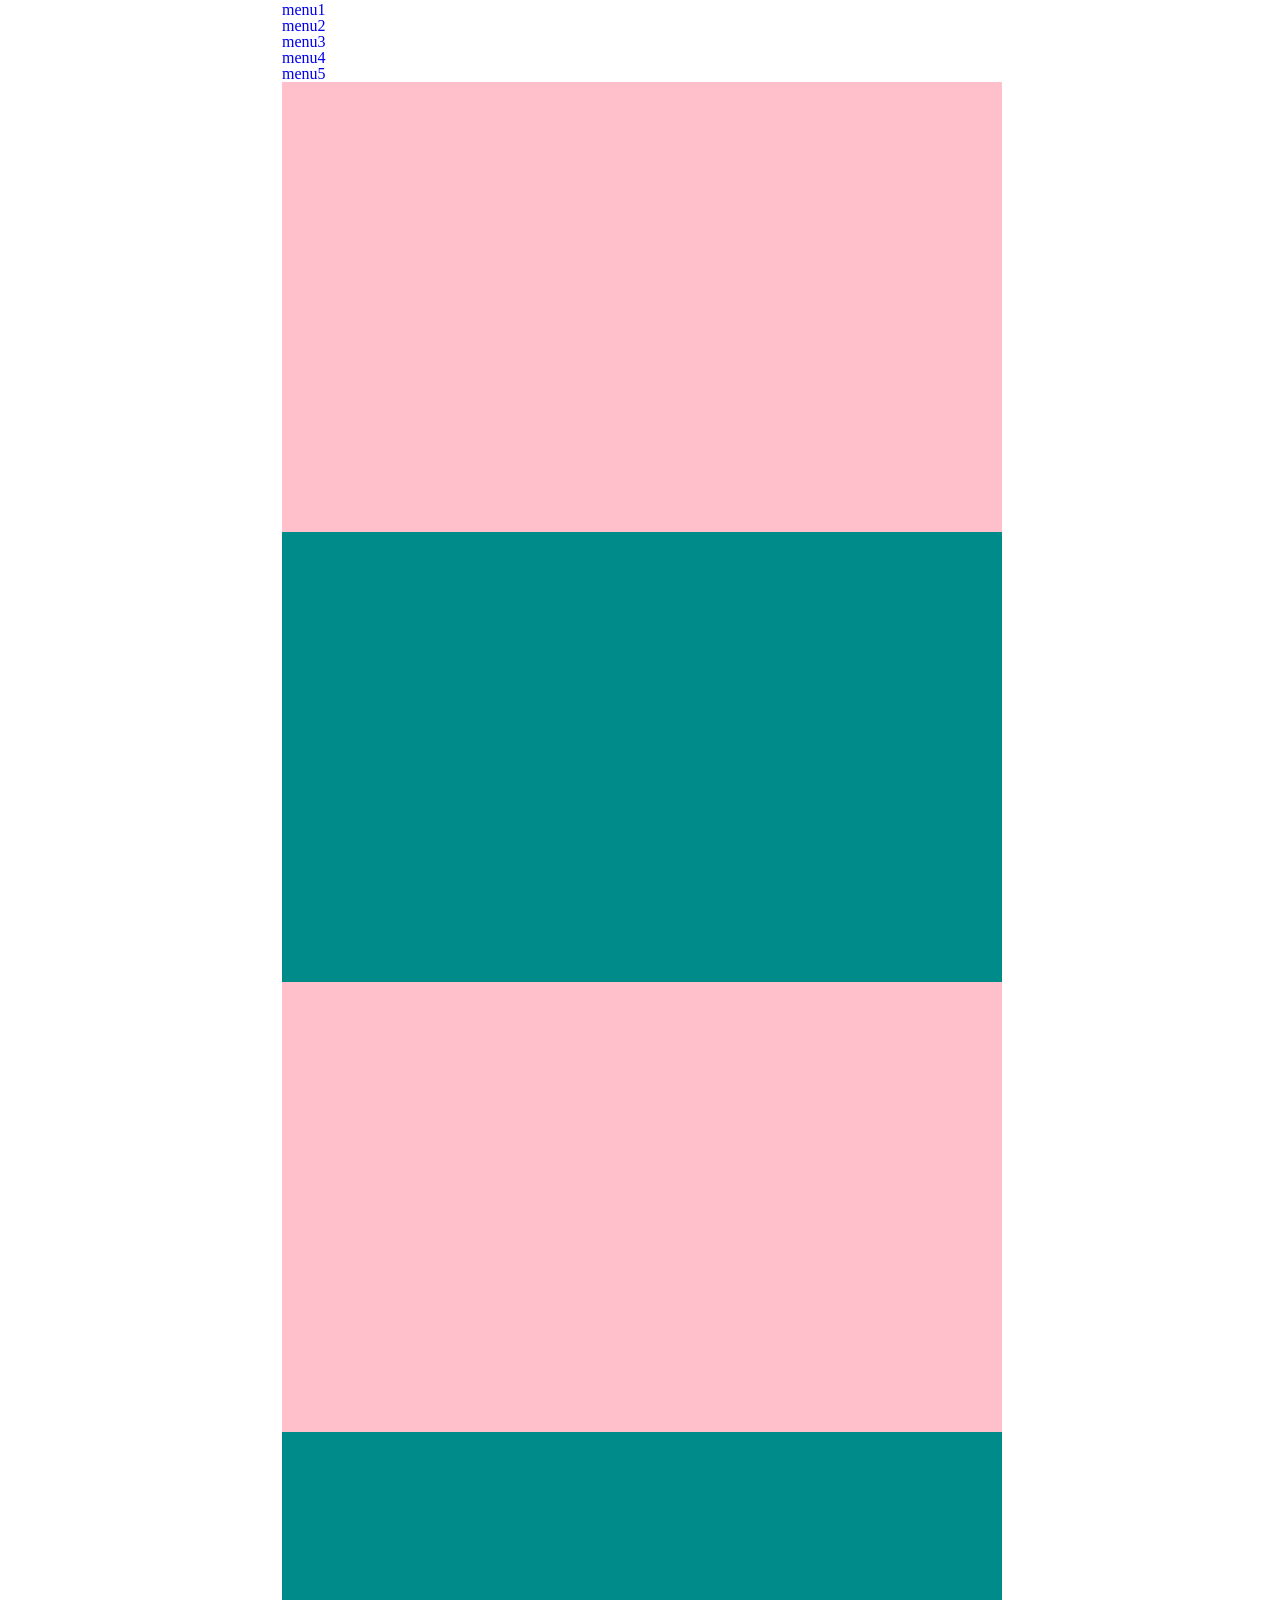
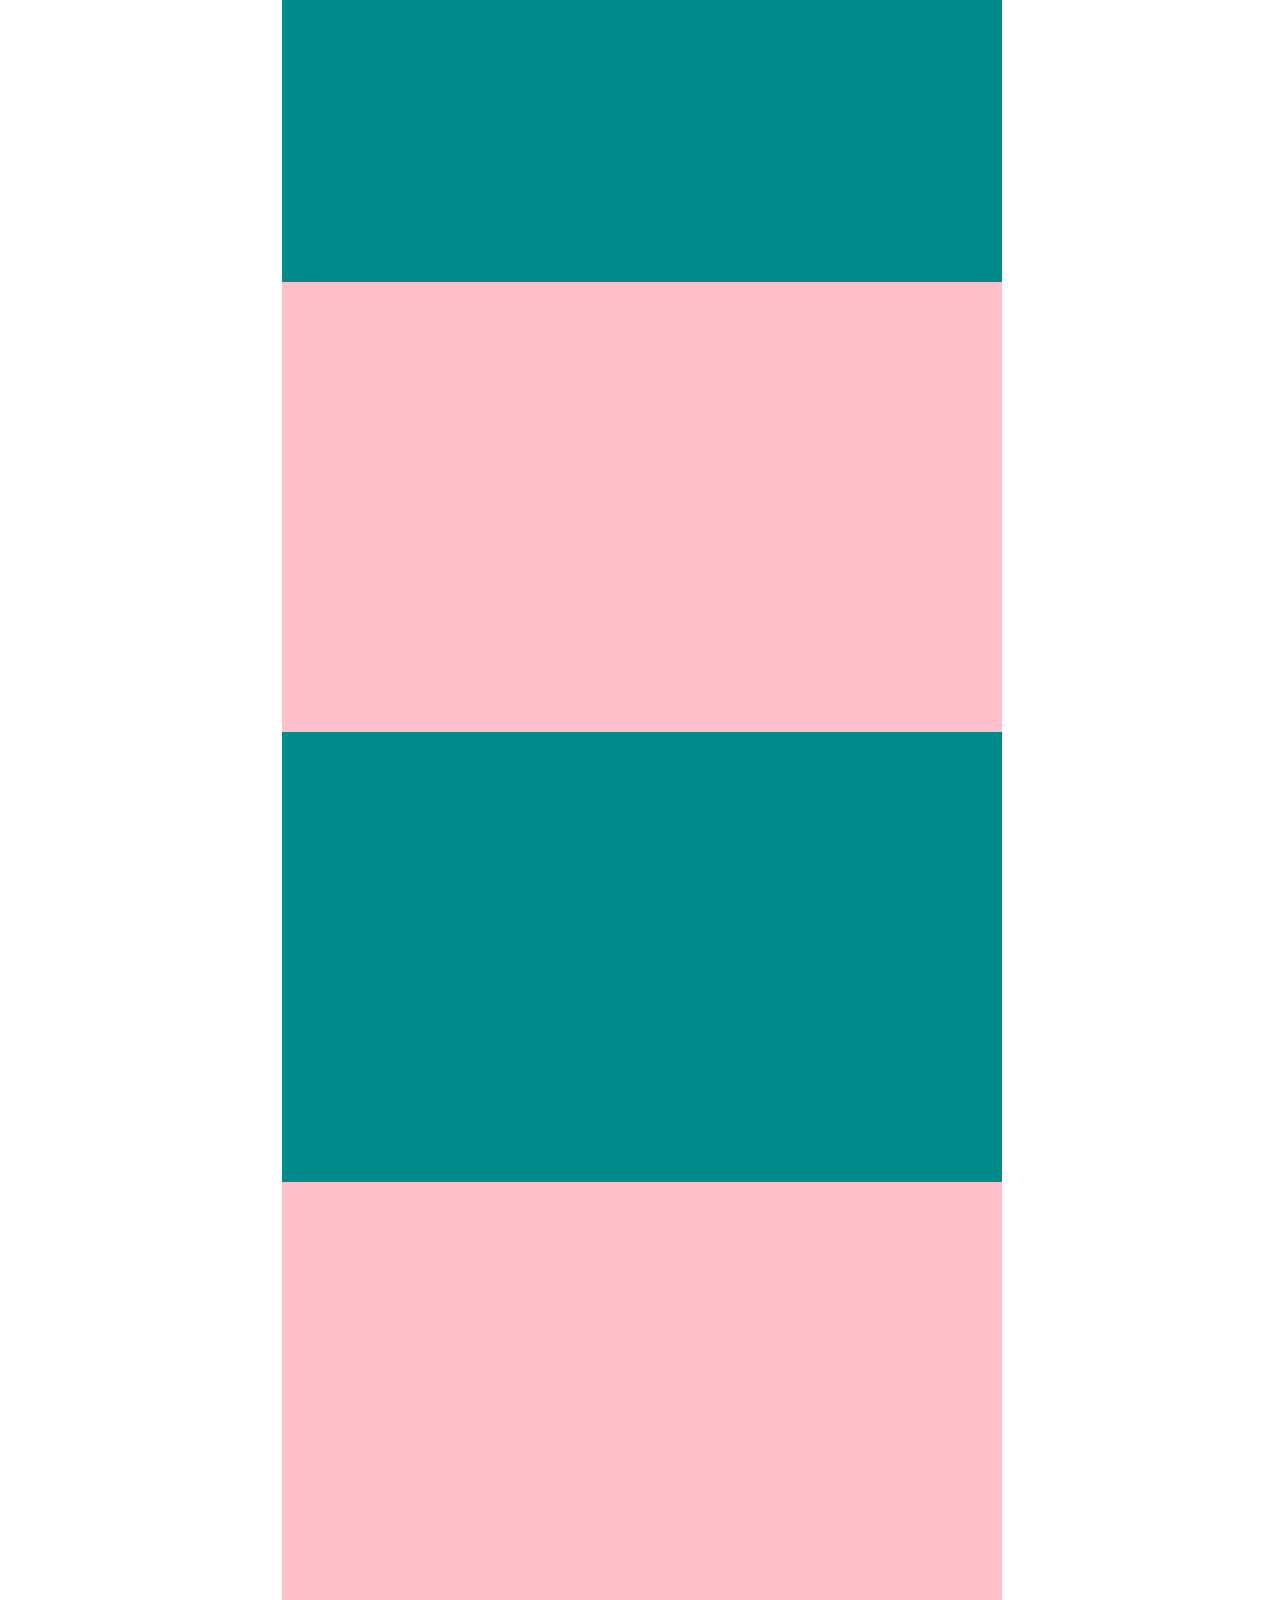
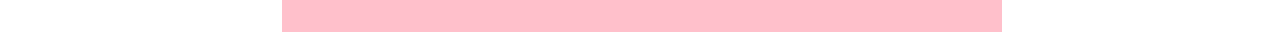
==== index.html @ d6f4949c "Add files via upload" ====
<!doctype html>
<html lang="en">
  <head>
    <meta charset="UTF-8" />
    <meta http-equiv="X-UA-Compatible" content="IE=edge" />
    <meta name="viewport" content="width=device-width, initial-scale=1.0" />

    <title>박종복 ♥ 신지수 결혼합니다!</title>

    <!-- SEO 기본 -->
    <meta
      name="description"
      content="2026년 6월 27일 토요일 오후 12시 10분 - 더뉴컨벤션"
    />
    <meta name="keywords" content="더뉴컨벤션" />
    <meta name="format-detection" content="telephone=no" />

    <!-- ✅ 링크 공유 썸네일(Open Graph) -->
    <meta property="og:type" content="website" />
    <meta property="og:title" content="박종복 ♥ 신지수 결혼합니다!" />
    <meta
      property="og:description"
      content="2026년 6월 27일 토요일 오후 12시 10분 - 더뉴컨벤션"
    />

    <!-- ❗ 레포명 수정 필수 -->
    <meta
      property="og:url"
      content="https://parkjongbok1.github.io/jj_wedding/"
    />

    <!-- ❗ 썸네일 이미지 절대경로 -->
    <meta
      property="og:image"
      content="https://parkjongbok1.github.io/jj_wedding/meta/thumb.jpg"
    />

    <!-- 기존 CSS -->
    <link rel="stylesheet" href="css/reset.css" />
    <link rel="stylesheet" href="css/slick.css" />
    <link rel="stylesheet" href="css/style.css" />

    <link
      rel="stylesheet"
      href="https://cdnjs.cloudflare.com/ajax/libs/font-awesome/4.7.0/css/font-awesome.css"
    />

    <!-- 기존 JS -->
    <script src="js/jquery-3.6.0.min.js"></script>
    <script src="js/slick.min.js"></script>
    <script src="js/EC_scroll.js"></script>
    <script src="js/common.js"></script>
  </head>

  <body>
    <div class="guideline">
      <div class="wrep">
        <header class="header">
          <div class="inner">
            <div class="menuBtn head_link">
              <div>
                <span></span>
                <span></span>
                <span></span>
                <span></span>
                <span></span>
              </div>
            </div>
          </div>

          <div class="meun-bar">
            <ul id="menu-box" class="menu-box">
              <li>
                <a href="#">menu1</a>
              </li>
              <li>
                <a href="#">menu2</a>
              </li>
              <li>
                <a href="#">menu3</a>
              </li>
              <li>
                <a href="#">menu4</a>
              </li>
              <li>
                <a href="#">menu5</a>
              </li>
            </ul>
          </div>
        </header>

        <!-- main -->
        <main class="main wrapper">
          <!-- sec01 비주얼 -->
          <section class="sec01 visual"></section>

          <!-- sec02 인사말 -->
          <section class="sec02 greeting"></section>

          <!-- sec07 소개 -->
          <section class="sec03 introduction"></section>

          <!-- sec03 달력, 디데이 -->
          <section class="sec04 d_day"></section>

          <!-- sec04 갤러리 -->
          <section class="sec05 photo"></section>

          <!-- sec05 계좌 -->
          <section class="sec06 account"></section>

          <!-- sec06 location -->
          <section class="sec07 location"></section>
        </main>

        <!-- footer finish -->
        <footer class="footer finish" id="common"></footer>
      </div>
    </div>
  </body>
</html>
---- css/style.css ----
.guideline {
  width: 100%;
  max-width: 720px;
  margin: 0 auto;
  /* background: rgb(175, 175, 175); */
}
.wrep {
  width: 100%;
  margin: 0 auto;
  border: 2px solid white;
}
.main,
section {
  width: 100%;
  margin: 0 auto;
}
section {
  height: 50vh;
  background: pink;
}
section:nth-child(even) {
  background: darkcyan;
}
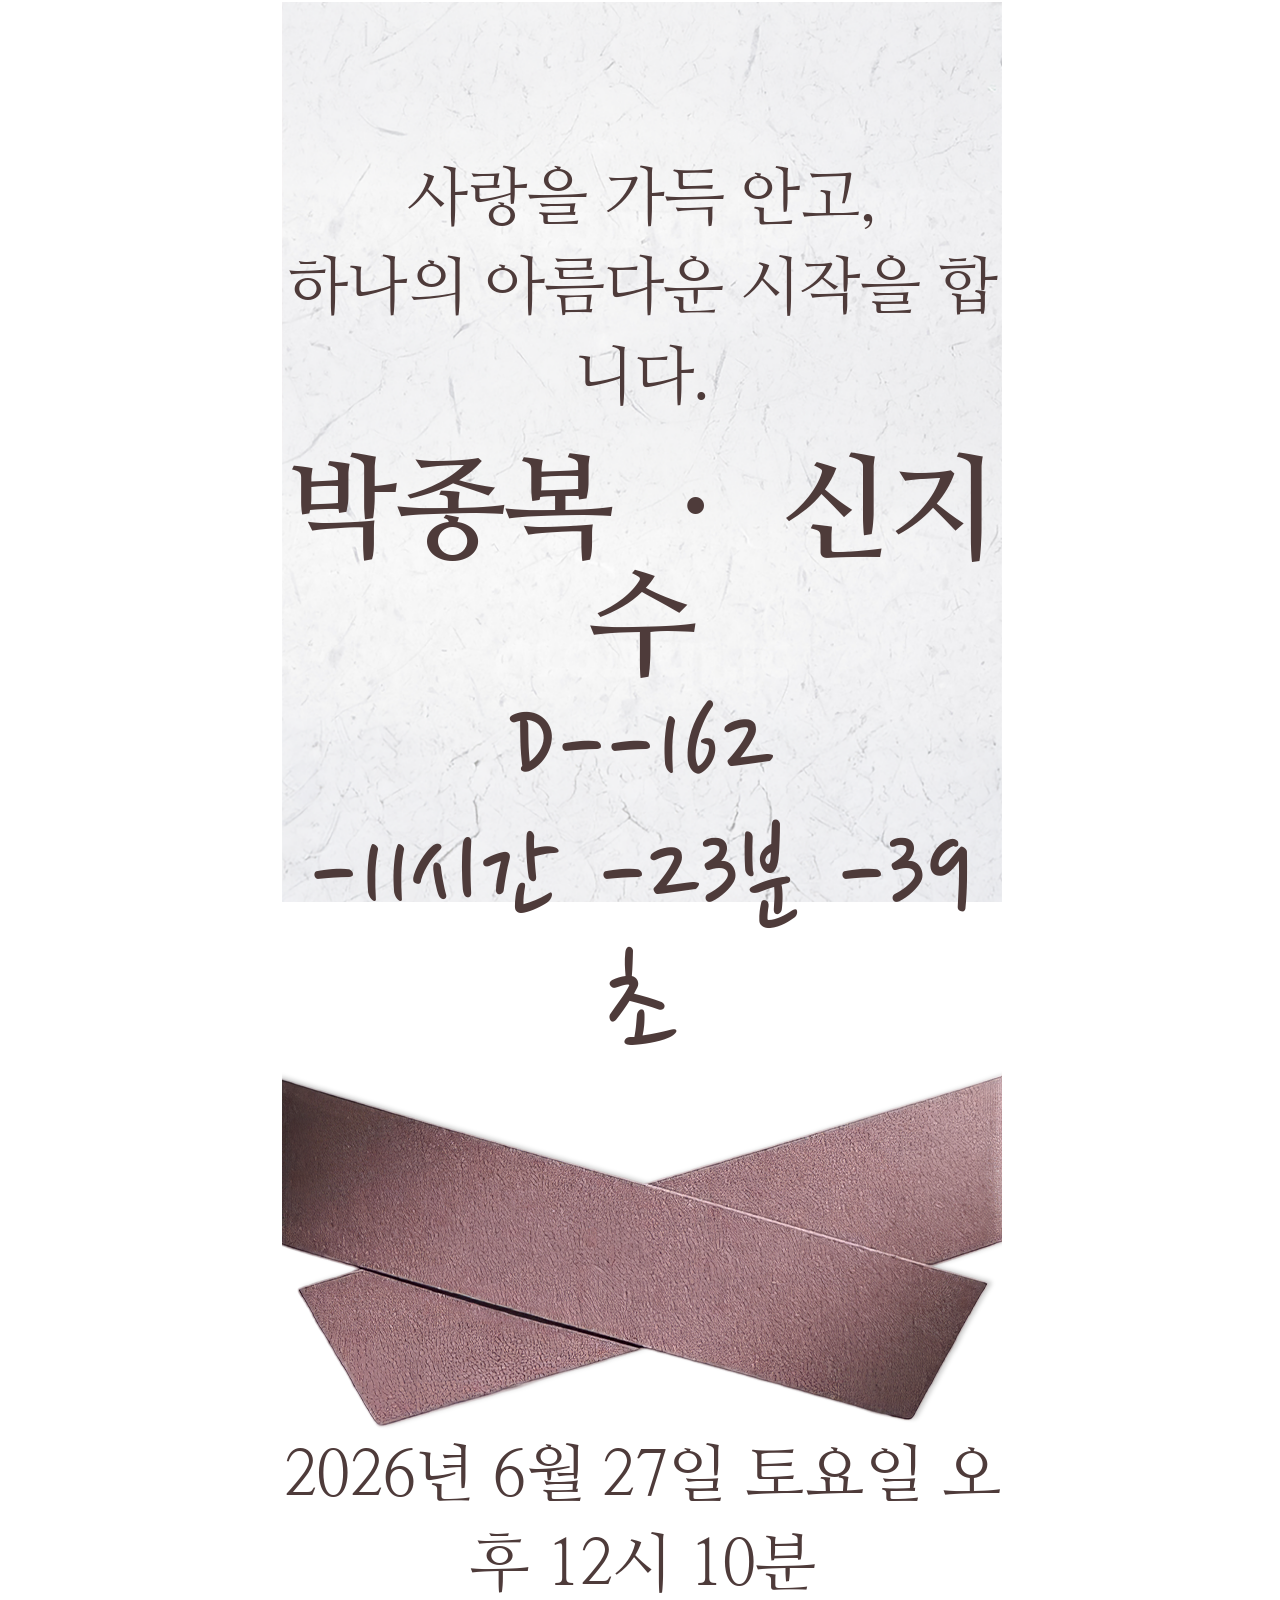
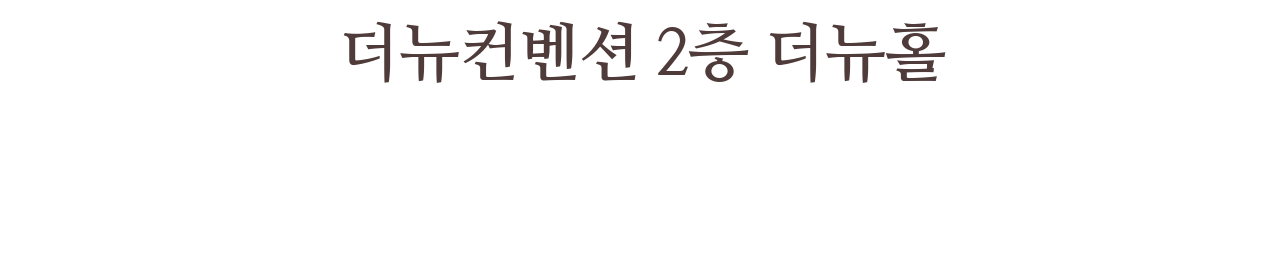
==== commit fa3b0044: "Add files via upload" ====
--- a/index.html
+++ b/index.html
@@ -53,7 +53,56 @@
   </head>
 
   <body>
-    <div class="guideline">
+    <!-- 인트로 사이트 -->
+    <section class="preparation">
+      <div class="wrep">
+        <div class="intro">
+          <div class="top_title">
+            <span>
+              사랑을 가득 안고,<br />
+              하나의 아름다운 시작을 합니다.
+            </span>
+            <h2>박종복 ㆍ 신지수</h2>
+          </div>
+
+          <div class="cont">
+            <div id="countdown"></div>
+            <img src="img/ribbon.png" alt="" class="ribbon" />
+          </div>
+
+          <h3>
+            2026년 6월 27일 토요일 오후 12시 10분
+            <strong>더뉴컨벤션 2층 더뉴홀</strong>
+          </h3>
+        </div>
+      </div>
+    </section>
+
+    <script>
+      // 목표 날짜 설정 (2026년 6월 27일 12:10)
+      const targetDate = new Date("2026-06-27T12:10:00");
+
+      // 1초마다 실행
+      setInterval(function () {
+        const now = new Date();
+        const diff = targetDate - now;
+
+        // 남은 시간 계산
+        const days = Math.floor(diff / (1000 * 60 * 60 * 24));
+        const hours = Math.floor(
+          (diff % (1000 * 60 * 60 * 24)) / (1000 * 60 * 60),
+        );
+        const minutes = Math.floor((diff % (1000 * 60 * 60)) / (1000 * 60));
+        const seconds = Math.floor((diff % (1000 * 60)) / 1000);
+
+        // 화면 출력
+        document.getElementById("countdown").innerHTML =
+          `D-${days}<br/> ${hours}시간 ${minutes}분 ${seconds}초`;
+      }, 1000);
+    </script>
+
+    <!-- 본 모바일 청첩장 레이아웃 -->
+    <!-- <div class="guideline">
       <div class="wrep">
         <header class="header">
           <div class="inner">
@@ -89,33 +138,33 @@
           </div>
         </header>
 
-        <!-- main -->
+        main
         <main class="main wrapper">
-          <!-- sec01 비주얼 -->
+          sec01 비주얼
           <section class="sec01 visual"></section>
 
-          <!-- sec02 인사말 -->
+          sec02 인사말
           <section class="sec02 greeting"></section>
 
-          <!-- sec07 소개 -->
+          sec07 소개
           <section class="sec03 introduction"></section>
 
-          <!-- sec03 달력, 디데이 -->
+          sec03 달력, 디데이
           <section class="sec04 d_day"></section>
 
-          <!-- sec04 갤러리 -->
+          sec04 갤러리
           <section class="sec05 photo"></section>
 
-          <!-- sec05 계좌 -->
+          sec05 계좌
           <section class="sec06 account"></section>
 
-          <!-- sec06 location -->
+          sec06 location
           <section class="sec07 location"></section>
         </main>
 
-        <!-- footer finish -->
+        footer finish
         <footer class="footer finish" id="common"></footer>
       </div>
-    </div>
+    </div> -->
   </body>
 </html>
--- a/css/style.css
+++ b/css/style.css
@@ -1,4 +1,21 @@
-.guideline {
+@import url("https://fonts.googleapis.com/css2?family=Nanum+Myeongjo&display=swap");
+/* font-family: "Nanum Myeongjo", serif; */
+/* Regular 400 */
+/* Bold 700 */
+/* ExtraBold 800 */
+
+@import url("https://fonts.googleapis.com/css2?family=Nanum+Pen+Script&display=swap");
+/* font-family: "Nanum Pen Script", cursive; */
+/* font-weight: 400; */
+
+body {
+  max-width: 1920px;
+  width: 100%;
+  overflow: hidden;
+}
+.guideline,
+.preparation,
+.intro {
   width: 100%;
   max-width: 720px;
   margin: 0 auto;
@@ -10,7 +27,8 @@
   border: 2px solid white;
 }
 .main,
-section {
+section,
+.intro {
   width: 100%;
   margin: 0 auto;
 }
@@ -21,3 +39,68 @@
 section:nth-child(even) {
   background: darkcyan;
 }
+
+/* 카운트다운 글자 스타일 */
+#countdown {
+  font-size: 10vw;
+  font-weight: 400;
+  color: #4e3b3a;
+  font-family: "Nanum Pen Script", cursive;
+  letter-spacing: 2px;
+  text-align: center;
+}
+
+/* 인트로 사이트 */
+.intro {
+  width: 100vw;
+  max-width: 720px;
+  height: 100vh;
+  background: url("../img/intro_bg.png") no-repeat center center;
+  background-size: cover;
+
+  font-family: "Nanum Myeongjo", serif;
+  letter-spacing: -1.1px;
+
+  display: flex;
+  justify-content: space-between;
+  align-items: center;
+  flex-direction: column;
+}
+.intro .top_title {
+  width: 100%;
+  text-align: center;
+  margin-top: 12vw;
+}
+.intro .top_title span {
+  font-size: 5vw;
+  font-weight: 500;
+  line-height: 1.4;
+  color: #4e3b3a;
+  text-align: center;
+  display: block;
+}
+.intro .top_title h2 {
+  font-size: 9vw;
+  font-weight: 600;
+  color: #4e3b3a;
+  margin-top: 32px;
+}
+
+.intro img.ribbon {
+  width: 100%;
+  /* margin: 56vw 0 36vw; */
+}
+
+.intro h3 {
+  font-size: 5vw;
+  font-weight: 500;
+  line-height: 1.4;
+  color: #4e3b3a;
+  text-align: center;
+}
+.intro h3 strong {
+  font-weight: 700;
+  display: block;
+
+  margin-bottom: 12vw;
+}
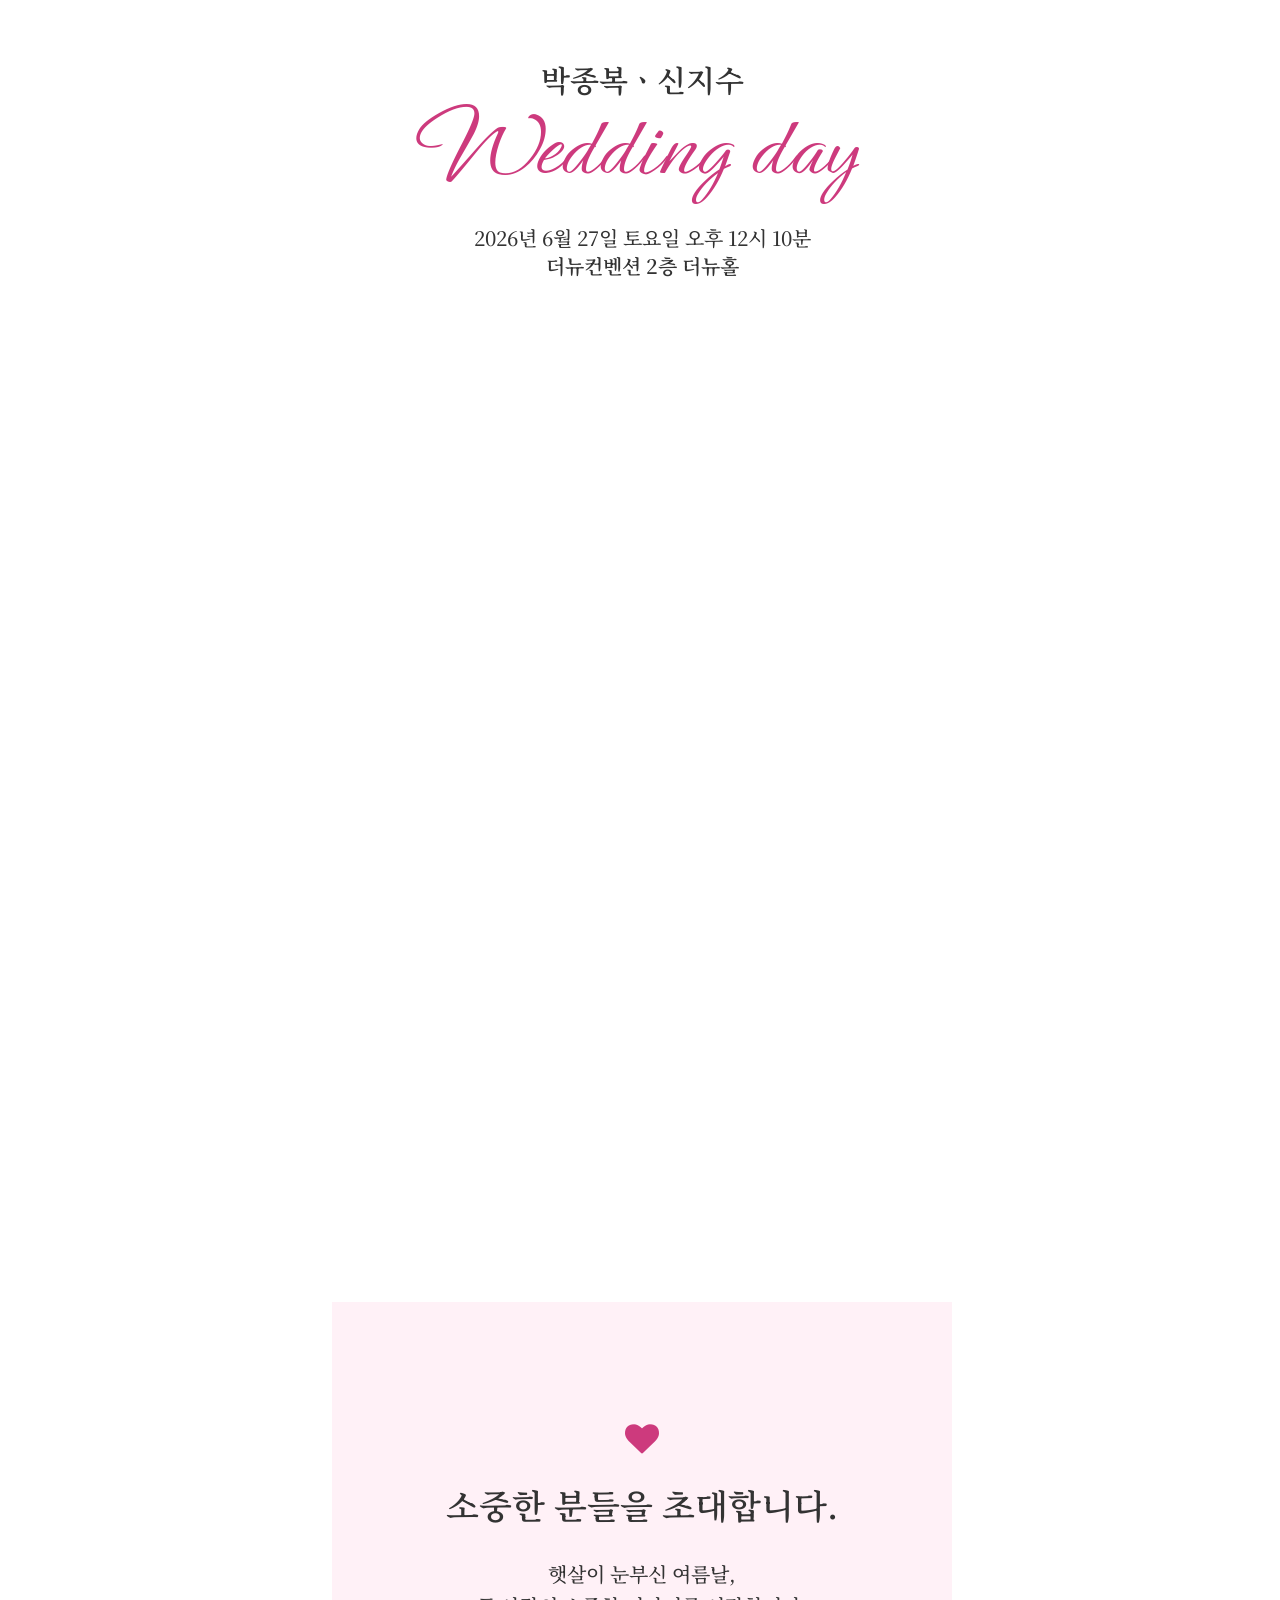
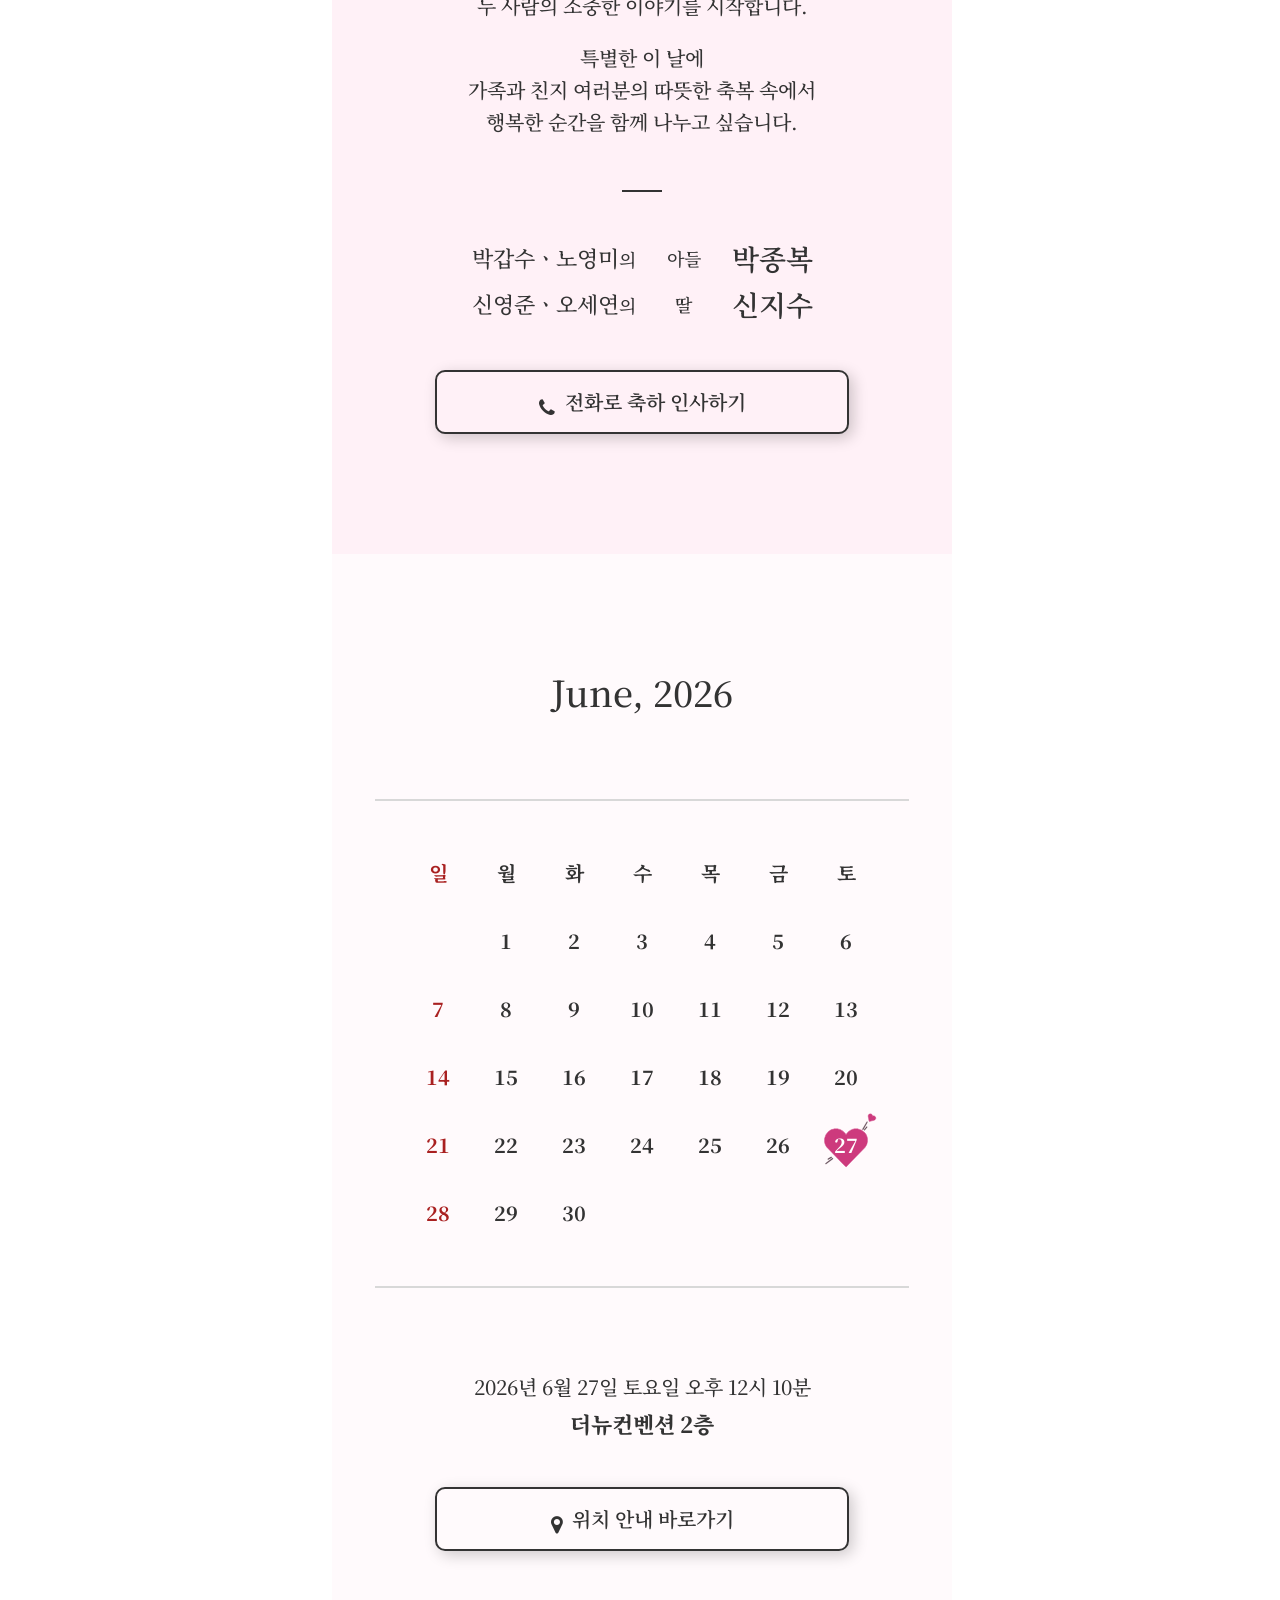
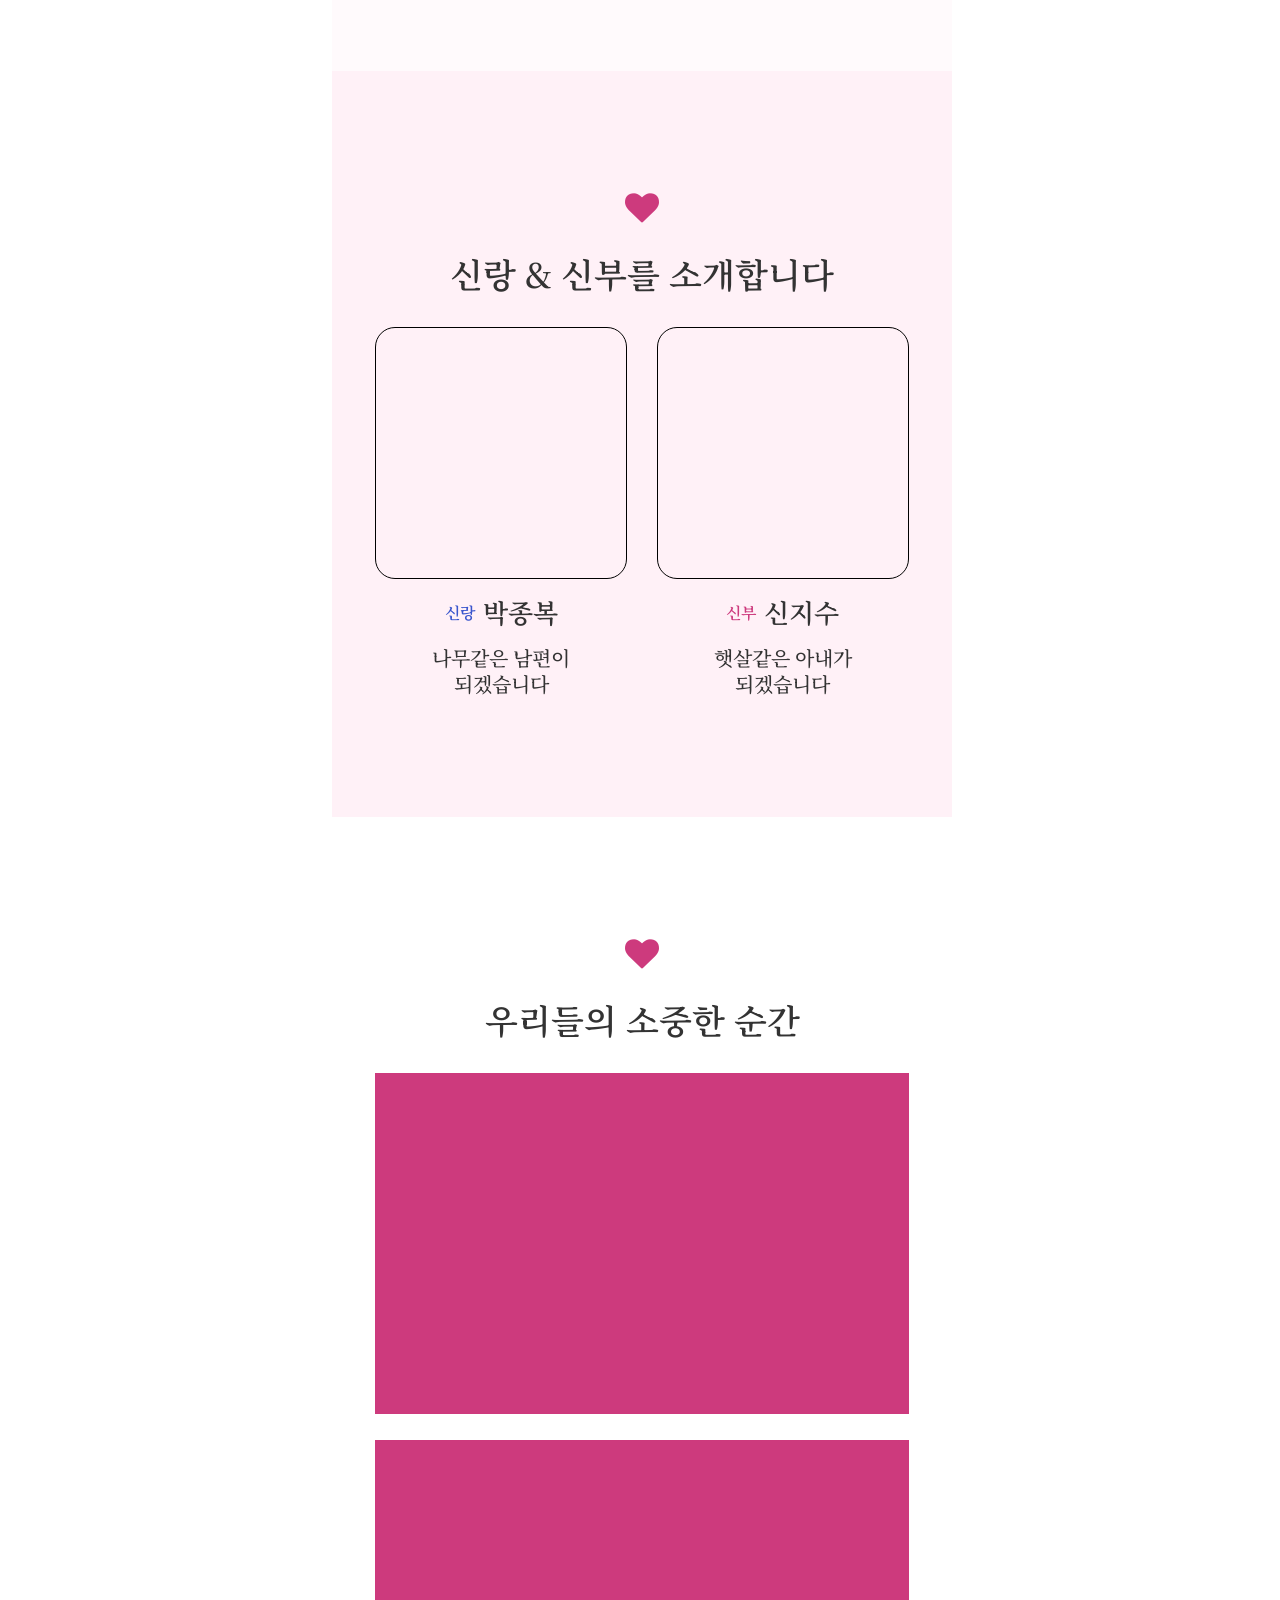
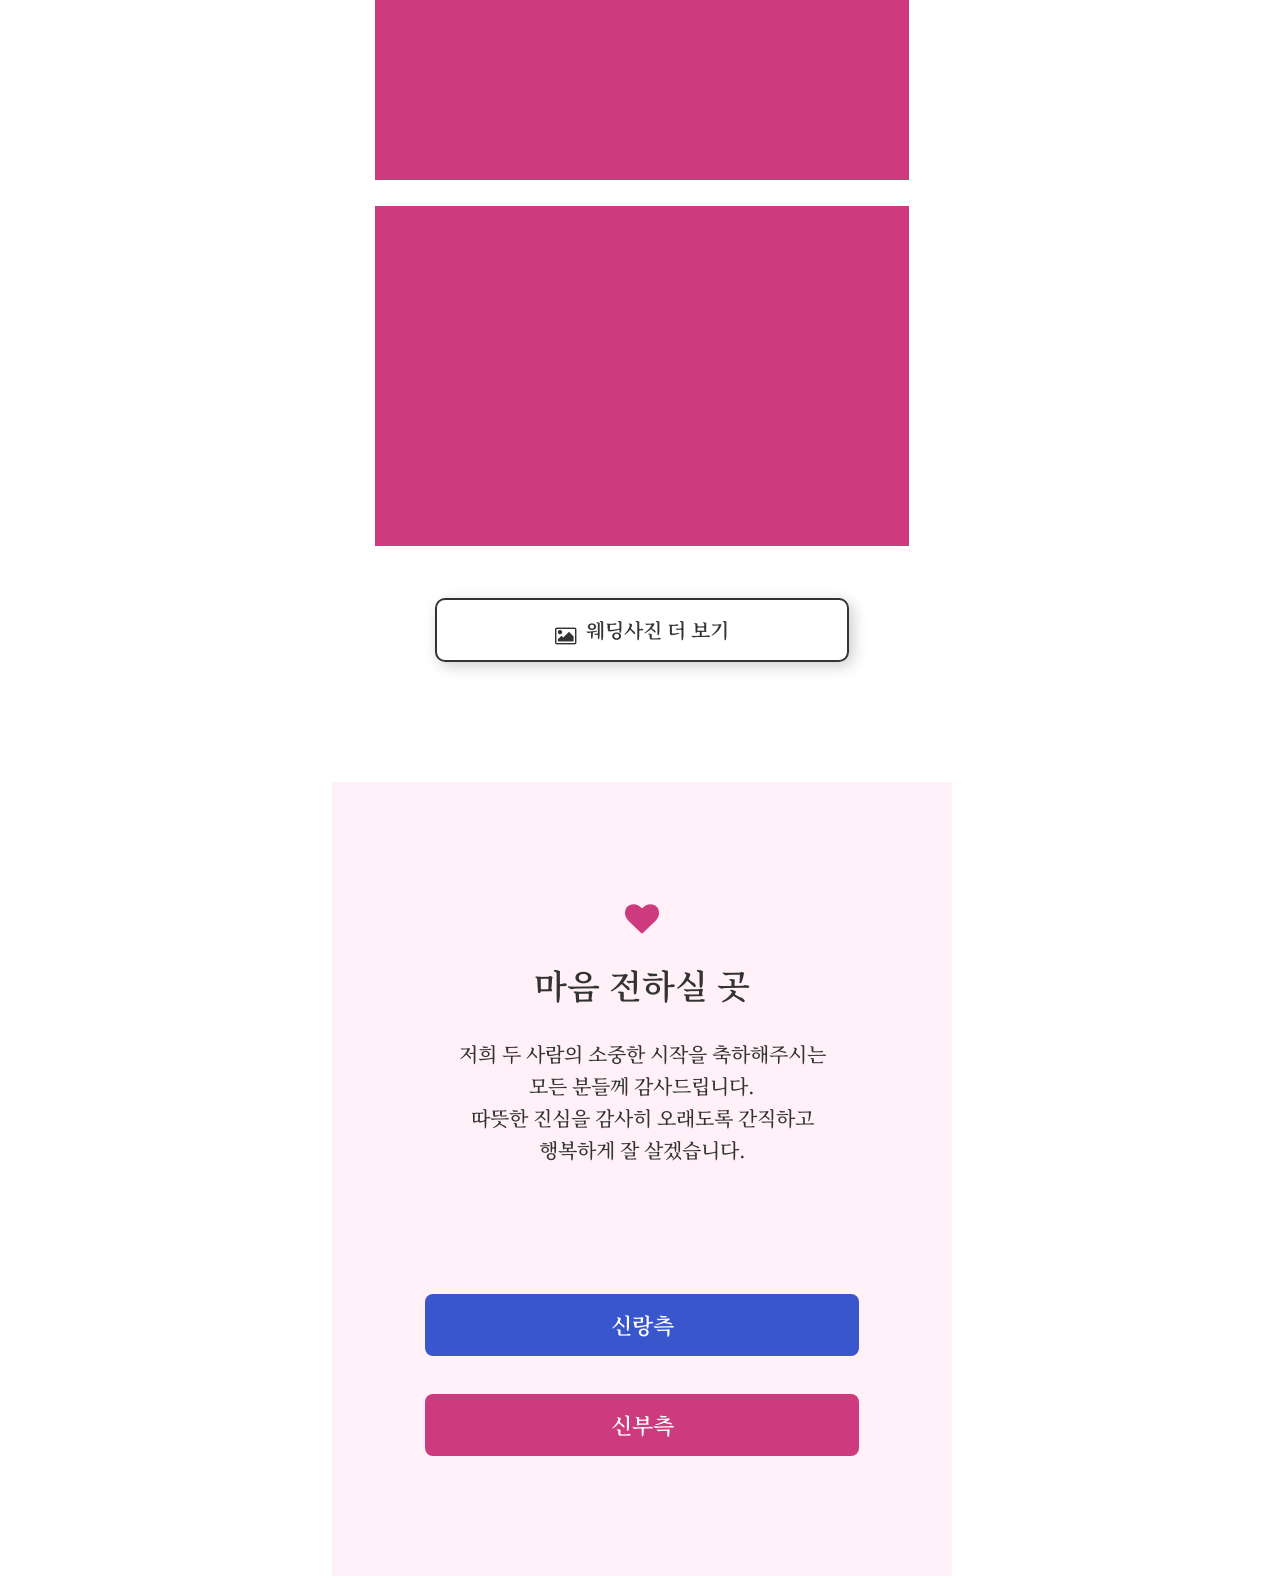
==== commit 8e0d9bcd: "Add files via upload" ====
--- a/index.html
+++ b/index.html
@@ -54,7 +54,7 @@
 
   <body>
     <!-- 인트로 사이트 -->
-    <section class="preparation">
+    <!-- <section class="preparation">
       <div class="wrep">
         <div class="intro">
           <div class="top_title">
@@ -99,12 +99,12 @@
         document.getElementById("countdown").innerHTML =
           `D-${days}<br/> ${hours}시간 ${minutes}분 ${seconds}초`;
       }, 1000);
-    </script>
+    </script> -->
 
     <!-- 본 모바일 청첩장 레이아웃 -->
-    <!-- <div class="guideline">
+    <div class="guideline">
       <div class="wrep">
-        <header class="header">
+        <!-- <header class="header">
           <div class="inner">
             <div class="menuBtn head_link">
               <div>
@@ -136,35 +136,389 @@
               </li>
             </ul>
           </div>
-        </header>
-
-        main
+        </header> -->
+
+        <!-- main -->
         <main class="main wrapper">
-          sec01 비주얼
-          <section class="sec01 visual"></section>
-
-          sec02 인사말
-          <section class="sec02 greeting"></section>
-
-          sec07 소개
-          <section class="sec03 introduction"></section>
-
-          sec03 달력, 디데이
-          <section class="sec04 d_day"></section>
-
-          sec04 갤러리
-          <section class="sec05 photo"></section>
-
-          sec05 계좌
-          <section class="sec06 account"></section>
-
-          sec06 location
+          <!-- sec01 비주얼 -->
+          <section class="sec01 visual">
+            <div class="title">
+              <strong>박종복ㆍ신지수</strong>
+              <h2>Wedding day</h2>
+              <p>
+                2026년 6월 27일 토요일 오후 12시 10분
+                <span>더뉴컨벤션 2층 더뉴홀</span>
+              </p>
+            </div>
+
+            <!-- countdown -->
+            <div class="countdown-wrap">
+              <div class="title">결혼식까지 D - <span id="dday">00</span></div>
+
+              <div id="countdown" class="time-box">
+                <div class="time">
+                  <span id="day">00</span>
+                  <p>일</p>
+                </div>
+                <div class="colon">:</div>
+
+                <div class="time">
+                  <span id="hour">00</span>
+                  <p>시간</p>
+                </div>
+                <div class="colon">:</div>
+
+                <div class="time">
+                  <span id="min">00</span>
+                  <p>분</p>
+                </div>
+                <div class="colon">:</div>
+
+                <div class="time">
+                  <span id="sec">00</span>
+                  <p>초</p>
+                </div>
+              </div>
+            </div>
+
+            <script>
+              const targetDate = new Date("2026-06-27T12:10:00");
+
+              function format(num) {
+                return num < 10 ? "0" + num : num;
+              }
+
+              setInterval(function () {
+                const now = new Date();
+                const diff = targetDate - now;
+
+                if (diff <= 0) return;
+
+                const days = Math.floor(diff / (1000 * 60 * 60 * 24));
+                const hours = Math.floor((diff / (1000 * 60 * 60)) % 24);
+                const minutes = Math.floor((diff / (1000 * 60)) % 60);
+                const seconds = Math.floor((diff / 1000) % 60);
+
+                document.getElementById("dday").innerText = days;
+                document.getElementById("day").innerText = format(days);
+                document.getElementById("hour").innerText = format(hours);
+                document.getElementById("min").innerText = format(minutes);
+                document.getElementById("sec").innerText = format(seconds);
+              }, 1000);
+            </script>
+          </section>
+
+          <!-- sec02 인사말 -->
+          <section class="sec02 greeting">
+            <div class="title">
+              <i class="fa fa-heart" aria-hidden="true"></i>
+              <h2>소중한 분들을 초대합니다.</h2>
+              <p>
+                <span>
+                  햇살이 눈부신 여름날,<br />
+                  두 사람의 소중한 이야기를 시작합니다.
+                </span>
+                <span>
+                  특별한 이 날에<br />
+                  가족과 친지 여러분의 따뜻한 축복 속에서<br />
+                  행복한 순간을 함께 나누고 싶습니다.
+                </span>
+              </p>
+            </div>
+
+            <span class="greeting_line"></span>
+
+            <div class="title02">
+              <div class="dammy">
+                <h3>박갑수ㆍ노영미<span>의</span></h3>
+                <span>아들</span>
+                <strong>박종복</strong>
+              </div>
+
+              <div class="dammy">
+                <h3>신영준ㆍ오세연<span>의</span></h3>
+                <span>딸</span>
+                <strong>신지수</strong>
+              </div>
+
+              <a href="#" class="all_btn" id="greeting_btn">
+                <i class="fa fa-phone" aria-hidden="true"></i>
+                <span>전화로 축하 인사하기</span>
+              </a>
+            </div>
+          </section>
+
+          <!-- sec07 달력 -->
+          <section class="sec03 calendar">
+            <div class="title">
+              <h2>June, 2026</h2>
+
+              <div class="calendar_wrap">
+                <ul>
+                  <li class="red">일</li>
+                  <li>월</li>
+                  <li>화</li>
+                  <li>수</li>
+                  <li>목</li>
+                  <li>금</li>
+                  <li>토</li>
+                </ul>
+                <ul>
+                  <li class="red"></li>
+                  <li>1</li>
+                  <li>2</li>
+                  <li>3</li>
+                  <li>4</li>
+                  <li>5</li>
+                  <li>6</li>
+                </ul>
+                <ul>
+                  <li class="red">7</li>
+                  <li class="">8</li>
+                  <li class="">9</li>
+                  <li class="">10</li>
+                  <li class="">11</li>
+                  <li class="">12</li>
+                  <li class="">13</li>
+                </ul>
+                <ul>
+                  <li class="red">14</li>
+                  <li class="">15</li>
+                  <li class="">16</li>
+                  <li class="">17</li>
+                  <li class="">18</li>
+                  <li class="">19</li>
+                  <li class="">20</li>
+                </ul>
+                <ul>
+                  <li class="red">21</li>
+                  <li class="">22</li>
+                  <li class="">23</li>
+                  <li class="">24</li>
+                  <li class="">25</li>
+                  <li class="">26</li>
+                  <li class="dday">27</li>
+                </ul>
+                <ul>
+                  <li class="red">28</li>
+                  <li class="">29</li>
+                  <li class="">30</li>
+                  <li class=""></li>
+                  <li class=""></li>
+                  <li class=""></li>
+                  <li class=""></li>
+                </ul>
+              </div>
+              <!-- <img src="img/calendar_img.png" alt="" /> -->
+              <p>
+                2026년 6월 27일 토요일 오후 12시 10분
+                <strong>더뉴컨벤션 2층</strong>
+              </p>
+              <a href="#" class="all_btn" id="calendar_btn">
+                <i class="fa fa-map-marker" aria-hidden="true"></i>
+                <span>위치 안내 바로가기</span>
+              </a>
+            </div>
+          </section>
+
+          <!-- sec03 소게 -->
+          <section class="sec04 introduction">
+            <div class="title">
+              <i class="fa fa-heart" aria-hidden="true"></i>
+              <h2>신랑 & 신부를 소개합니다</h2>
+            </div>
+
+            <div class="desc">
+              <div class="item item01">
+                <div class="img_bg"></div>
+                <div class="txt">
+                  <h3><span>신랑</span>박종복</h3>
+
+                  <p>
+                    나무같은 남편이<br />
+                    되겠습니다
+                  </p>
+                </div>
+              </div>
+
+              <div class="item item02">
+                <div class="img_bg"></div>
+                <div class="txt">
+                  <h3><span>신부</span>신지수</h3>
+
+                  <p>
+                    햇살같은 아내가<br />
+                    되겠습니다
+                  </p>
+                </div>
+              </div>
+            </div>
+          </section>
+
+          <!-- sec04 갤러리 -->
+          <section class="sec05 gallery">
+            <div class="title">
+              <i class="fa fa-heart" aria-hidden="true"></i>
+              <h2>우리들의 소중한 순간</h2>
+            </div>
+
+            <div class="desc">
+              <div class="items items01">
+                <div class="item item01"></div>
+                <div class="item item02"></div>
+                <div class="item item03"></div>
+              </div>
+              <div class="items items02">
+                <div class="item item04"></div>
+                <div class="item item05"></div>
+                <div class="item item06"></div>
+              </div>
+              <div class="items items03">
+                <div class="item item07"></div>
+                <div class="item item08"></div>
+                <div class="item item09"></div>
+              </div>
+            </div>
+
+            <a href="#" class="all_btn" id="calendar_btn">
+              <i class="fa fa-picture-o" aria-hidden="true"></i>
+              <span>웨딩사진 더 보기</span>
+            </a>
+          </section>
+
+          <!-- sec05 계좌 -->
+          <section class="sec06 account">
+            <div class="title">
+              <i class="fa fa-heart" aria-hidden="true"></i>
+              <h2>마음 전하실 곳</h2>
+              <p>
+                저희 두 사람의 소중한 시작을 축하해주시는<br />
+                모든 분들께 감사드립니다.<br />
+                따뜻한 진심을 감사히 오래도록 간직하고<br />
+                행복하게 잘 살겠습니다.
+              </p>
+            </div>
+
+            <!-- 드롭다운 1 -->
+            <div class="account_wrap account_wrap01">
+              <div class="account-btn">신랑측</div>
+              <div class="account-content">
+                <div class="account-inner">
+                  <div class="txt">
+                    <span>
+                      신 랑 : 박종복<br />
+                      카카오뱅크 3333-06-0881511
+                    </span>
+                    <button class="copy-btn" data-copy="3333060881511">
+                      <i class="fa fa-clone" aria-hidden="true"></i>
+                    </button>
+                  </div>
+                  <div class="txt txt02">
+                    <span>
+                      신랑 부 : 박갑수<br />
+                      농협은행 000-00-00000
+                    </span>
+                    <button class="copy-btn" data-copy="복사1">
+                      <i class="fa fa-clone" aria-hidden="true"></i>
+                    </button>
+                  </div>
+                  <div class="txt">
+                    <span>
+                      신랑 모 : 노영미<br />
+                      농협은행 356-1029-9869-33
+                    </span>
+                    <button class="copy-btn" data-copy="3561029986933">
+                      <i class="fa fa-clone" aria-hidden="true"></i>
+                    </button>
+                  </div>
+                </div>
+              </div>
+            </div>
+
+            <!-- 드롭다운 2 -->
+            <div class="account_wrap account_wrap02">
+              <div class="account-btn">신부측</div>
+              <div class="account-content">
+                <div class="account-inner">
+                  <div class="txt">
+                    <span>
+                      신 부 : 신지수<br />
+                      수협은행 0010-9209-5337
+                    </span>
+                    <button class="copy-btn" data-copy="001092095337">
+                      <i class="fa fa-clone" aria-hidden="true"></i>
+                    </button>
+                  </div>
+                  <div class="txt txt02">
+                    <span>
+                      신부 부 : 신명준<br />
+                      카카오뱅크 3333-1111-99828
+                    </span>
+                    <button class="copy-btn" data-copy="3333111199828">
+                      <i class="fa fa-clone" aria-hidden="true"></i>
+                    </button>
+                  </div>
+                  <div class="txt">
+                    <span>
+                      신부 모 : 오세연<br />
+                      우리은행 213-029995-02-201
+                    </span>
+                    <button class="copy-btn" data-copy="21302999502201">
+                      <i class="fa fa-clone" aria-hidden="true"></i>
+                    </button>
+                  </div>
+                </div>
+              </div>
+            </div>
+          </section>
+
+          <script>
+            const accounts = document.querySelectorAll(".account_wrap");
+
+            accounts.forEach((account) => {
+              const btn = account.querySelector(".account-btn");
+              const content = account.querySelector(".account-content");
+
+              btn.addEventListener("click", () => {
+                // 🔥 다른 드롭다운 닫기
+                accounts.forEach((d) => {
+                  const c = d.querySelector(".account-content");
+                  if (c !== content) {
+                    c.style.maxHeight = null;
+                  }
+                });
+
+                // 🔥 현재 드롭다운 토글
+                if (content.style.maxHeight) {
+                  content.style.maxHeight = null;
+                } else {
+                  content.style.maxHeight = content.scrollHeight + "px";
+                }
+              });
+            });
+          </script>
+
+          <script>
+            const buttons = document.querySelectorAll(".copy-btn");
+
+            buttons.forEach((btn) => {
+              btn.addEventListener("click", () => {
+                const text = btn.getAttribute("data-copy");
+
+                navigator.clipboard.writeText(text).then(() => {
+                  alert("계좌번호 복사가 완료 되었습니다.");
+                });
+              });
+            });
+          </script>
+
+          <!-- sec06 location -->
           <section class="sec07 location"></section>
         </main>
 
-        footer finish
+        <!-- footer finish -->
         <footer class="footer finish" id="common"></footer>
       </div>
-    </div> -->
+    </div>
   </body>
 </html>
--- a/css/style.css
+++ b/css/style.css
@@ -4,20 +4,29 @@
 /* Bold 700 */
 /* ExtraBold 800 */
 
+@import url("https://fonts.googleapis.com/css2?family=Noto+Serif+KR:wght@200..900&display=swap");
+/* font-family: "Noto Serif KR", serif; */
+
 @import url("https://fonts.googleapis.com/css2?family=Nanum+Pen+Script&display=swap");
 /* font-family: "Nanum Pen Script", cursive; */
 /* font-weight: 400; */
 
+@import url("https://fonts.googleapis.com/css2?family=Ephesis&display=swap");
+/* font-family: "Ephesis", cursive; */
+/* font-weight: 400; */
+
 body {
   max-width: 1920px;
   width: 100%;
-  overflow: hidden;
+  overflow-x: hidden;
+  font-family: "Noto Serif KR", serif;
+  color: #333333;
 }
 .guideline,
 .preparation,
 .intro {
   width: 100%;
-  max-width: 720px;
+  max-width: 620px;
   margin: 0 auto;
   /* background: rgb(175, 175, 175); */
 }
@@ -30,30 +39,23 @@
 section,
 .intro {
   width: 100%;
+  max-width: 620px;
   margin: 0 auto;
 }
 section {
-  height: 50vh;
-  background: pink;
-}
-section:nth-child(even) {
+  width: 100%;
+  max-width: 620px;
+  /* height: 50vh; */
+  /* background: pink; */
+}
+/* section:nth-child(even) {
   background: darkcyan;
-}
-
-/* 카운트다운 글자 스타일 */
-#countdown {
-  font-size: 10vw;
-  font-weight: 400;
-  color: #4e3b3a;
-  font-family: "Nanum Pen Script", cursive;
-  letter-spacing: 2px;
-  text-align: center;
-}
+} */
 
 /* 인트로 사이트 */
-.intro {
+/* .intro {
   width: 100vw;
-  max-width: 720px;
+  max-width: 620px;
   height: 100vh;
   background: url("../img/intro_bg.png") no-repeat center center;
   background-size: cover;
@@ -69,10 +71,10 @@
 .intro .top_title {
   width: 100%;
   text-align: center;
-  margin-top: 12vw;
+  margin-top: 52px;
 }
 .intro .top_title span {
-  font-size: 5vw;
+  font-size: 26px;
   font-weight: 500;
   line-height: 1.4;
   color: #4e3b3a;
@@ -80,7 +82,7 @@
   display: block;
 }
 .intro .top_title h2 {
-  font-size: 9vw;
+  font-size: 38px;
   font-weight: 600;
   color: #4e3b3a;
   margin-top: 32px;
@@ -88,11 +90,10 @@
 
 .intro img.ribbon {
   width: 100%;
-  /* margin: 56vw 0 36vw; */
 }
 
 .intro h3 {
-  font-size: 5vw;
+  font-size: 26px;
   font-weight: 500;
   line-height: 1.4;
   color: #4e3b3a;
@@ -102,5 +103,675 @@
   font-weight: 700;
   display: block;
 
-  margin-bottom: 12vw;
-}
+  margin-bottom: 52px;
+} */
+
+@media all and (min-width: 360px) and (max-width: 620px) {
+  /* 카운트다운 글자 스타일 */
+  #countdown {
+    font-size: 10vw;
+  }
+  /* 인트로 사이트 */
+  .intro {
+  }
+  .intro .top_title {
+    margin-top: 12vw;
+  }
+  .intro .top_title span {
+    font-size: 5vw;
+  }
+  .intro .top_title h2 {
+    font-size: 9vw;
+  }
+  .intro img.ribbon {
+  }
+  .intro h3 {
+    font-size: 5vw;
+  }
+  .intro h3 strong {
+    font-weight: 700;
+    margin-bottom: 12vw;
+  }
+}
+
+/* ============================================================= */
+/* visual */
+.visual {
+  height: 1300px;
+  background: url("../img/visual_bg.png") no-repeat center bottom;
+  background-size: cover;
+
+  display: flex;
+  justify-content: space-between;
+  align-items: center;
+  flex-direction: column;
+}
+.visual .title {
+  text-align: center;
+  margin-top: 62px;
+}
+.visual .title strong {
+  font-size: 30px;
+  font-weight: 600;
+}
+.visual .title h2 {
+  font-size: 100px;
+  font-weight: 300;
+  color: #cd3a7d;
+  font-family: "Ephesis", cursive;
+  margin: 4px 0 26px;
+}
+.visual .title p {
+  font-size: 20px;
+  font-weight: 500;
+  line-height: 1.4;
+}
+.visual .title p span {
+  font-weight: 600;
+  display: block;
+}
+
+/* 카운트다운 글자 스타일 */
+.countdown-wrap {
+  text-align: center;
+  color: #fff;
+  margin-bottom: 62px;
+}
+.countdown-wrap .title {
+  font-size: 22px;
+  margin-bottom: 32px;
+  opacity: 1;
+}
+.countdown-wrap .time-box {
+  display: flex;
+  justify-content: center;
+  align-items: center;
+  gap: 10px;
+}
+.countdown-wrap .time span {
+  font-size: 52px;
+  font-weight: 300;
+  display: block;
+}
+
+.countdown-wrap .time p {
+  font-size: 14px;
+  margin-top: 5px;
+  opacity: 0.7;
+}
+.countdown-wrap .colon {
+  font-size: 40px;
+  font-weight: 200;
+  margin: -20px 5px 0;
+}
+@media all and (min-width: 360px) and (max-width: 620px) {
+  .visual {
+    height: 100vh;
+  }
+  .visual .title {
+    margin-top: 10vw;
+  }
+  .visual .title strong {
+    font-size: 5vw;
+  }
+  .visual .title h2 {
+    font-size: 16vw;
+    margin: 2vw 0 4vw;
+  }
+  .visual .title p {
+    font-size: 3.6vw;
+    line-height: 1.4;
+  }
+  .visual .title p span {
+  }
+
+  .countdown-wrap {
+    margin-bottom: 10vw;
+  }
+  .countdown-wrap .title {
+    font-size: 4vw;
+    margin-bottom: 3vw;
+  }
+  .countdown-wrap .time-box {
+    gap: 2vw;
+  }
+  .countdown-wrap .time span {
+    font-size: 8vw;
+  }
+
+  .countdown-wrap .time p {
+    font-size: 3.5vw;
+    margin-top: 1.2vw;
+  }
+  .countdown-wrap .colon {
+    font-size: 7vw;
+    margin: -4.55vw 1.2vw 0;
+  }
+}
+
+/* greeting */
+.greeting {
+  background: #fff1f7;
+  padding: 120px 0;
+}
+.greeting .title {
+  text-align: center;
+}
+.greeting .title .fa {
+  font-size: 34px;
+  color: #cd3a7d;
+}
+.greeting .title h2 {
+  font-size: 34px;
+  font-weight: 600;
+  margin: 32px 0 36px;
+}
+.greeting .title p {
+  font-size: 20px;
+  font-weight: 500;
+  line-height: 1.6;
+}
+.greeting .title p span {
+  display: block;
+}
+.greeting .title p span:last-child {
+  margin-top: 20px;
+}
+
+.greeting_line {
+  width: 6.5%;
+  height: 1.5px;
+  background: #333333;
+  display: block;
+  margin: 52px auto;
+}
+
+.greeting .title02 {
+  text-align: center;
+}
+.greeting .title02 .dammy {
+  width: 55%;
+  margin: 0 auto;
+  display: flex;
+  justify-content: space-between;
+  align-items: center;
+}
+.greeting .title02 .dammy:first-child {
+  margin-bottom: 18px;
+}
+.greeting .title02 .dammy h3 {
+  font-size: 22px;
+  font-weight: 500;
+}
+.greeting .title02 .dammy h3 span {
+  font-size: 18px;
+  font-weight: 500;
+}
+.greeting .title02 .dammy span {
+  font-size: 18px;
+  font-weight: 500;
+}
+.greeting .title02 .dammy strong {
+  font-size: 28px;
+  font-weight: 600;
+}
+
+.all_btn {
+  width: 66%;
+  padding: 20px 0;
+  margin: 52px auto 0;
+  border: 2px solid #333333;
+  border-radius: 10px;
+  display: flex;
+  justify-content: center;
+  align-items: center;
+  color: #333333;
+  box-shadow: 4px 4px 15px rgba(0, 0, 0, 0.2);
+}
+.all_btn .fa {
+  font-size: 20px;
+  font-weight: 500;
+  margin-right: 10px;
+  transform: translateY(0.5vw);
+}
+.all_btn span {
+  font-size: 20px;
+  font-weight: 600;
+}
+@media all and (min-width: 360px) and (max-width: 620px) {
+  .greeting {
+    padding: 20vw 0;
+  }
+  .greeting .title {
+  }
+  .greeting .title .fa {
+    font-size: 7vw;
+  }
+  .greeting .title h2 {
+    font-size: 6vw;
+    margin: 5.5vw 0 7vw;
+  }
+  .greeting .title p {
+    font-size: 4vw;
+  }
+  .greeting .title p span {
+  }
+  .greeting .title p span:last-child {
+    margin-top: 4vw;
+  }
+
+  .greeting_line {
+    width: 6.5%;
+    margin: 8vw auto;
+  }
+
+  .greeting .title02 {
+  }
+  .greeting .title02 .dammy {
+    width: 60%;
+  }
+  .greeting .title02 .dammy:first-child {
+    margin-bottom: 18px;
+  }
+  .greeting .title02 .dammy h3 {
+    font-size: 4vw;
+  }
+  .greeting .title02 .dammy h3 span {
+    font-size: 3.5vw;
+  }
+  .greeting .title02 .dammy span {
+    font-size: 3.5vw;
+  }
+  .greeting .title02 .dammy strong {
+    font-size: 5vw;
+  }
+}
+
+/* calendar */
+.calendar {
+  padding: 120px 0;
+  background: #fffafc;
+}
+.calendar .title {
+  text-align: center;
+}
+.calendar .title h2 {
+  font-size: 36px;
+  font-weight: 500;
+}
+.calendar .title img {
+  width: 85%;
+  margin: 52px auto 32px;
+  display: block;
+}
+.calendar .title p {
+  font-size: 20px;
+  font-weight: 500;
+}
+.calendar .title p strong {
+  font-size: 22px;
+  font-weight: 800;
+  margin-top: 16px;
+  display: block;
+}
+
+.calendar_wrap {
+  width: 86%;
+  margin: 7vw auto;
+  border-top: 2px solid #d8d8d8;
+  border-bottom: 2px solid #d8d8d8;
+  position: relative;
+  padding: 3vw 0;
+}
+.calendar_wrap ul {
+  /* width: 95%; */
+  display: flex;
+  justify-content: center;
+  align-items: center;
+}
+.calendar_wrap ul li {
+  width: 68px;
+  height: 68px;
+  display: flex;
+  justify-content: center;
+  align-items: center;
+  /* border: 1px solid black; */
+
+  font-size: 20px;
+  font-weight: 700;
+}
+.calendar_wrap ul li.red {
+  color: #a92020;
+}
+.calendar_wrap ul li.dday {
+  color: #fff;
+  position: relative;
+  background: url("../img/calendar_h.svg") no-repeat center center;
+  background-size: cover;
+}
+
+@media all and (min-width: 360px) and (max-width: 620px) {
+  .calendar {
+    padding: 20vw 0;
+  }
+  .calendar .title {
+  }
+  .calendar .title h2 {
+    font-size: 6vw;
+  }
+  /* .calendar .title img {
+    width: 90%;
+    margin: 7vw auto 5vw;
+  } */
+  .calendar .title p {
+    font-size: 3.5vw;
+    line-height: 1.5;
+  }
+  .calendar .title p strong {
+    display: block;
+  }
+  .calendar .title p {
+    font-size: 4vw;
+  }
+  .calendar .title p strong {
+    font-size: 4.5vw;
+    margin-top: 1vw;
+  }
+}
+
+/* introduction */
+.introduction {
+  background: #fff1f7;
+  padding: 120px 0;
+}
+.introduction .title {
+  text-align: center;
+}
+.introduction .title .fa {
+  font-size: 34px;
+  color: #cd3a7d;
+}
+.introduction .title h2 {
+  font-size: 34px;
+  font-weight: 600;
+  margin: 32px 0 36px;
+}
+
+.introduction .desc {
+  width: 86%;
+  margin: 0 auto;
+  display: flex;
+  justify-content: space-between;
+  align-items: center;
+}
+.introduction .desc .item {
+  text-align: center;
+}
+.introduction .desc .item .img_bg {
+  width: 250px;
+  height: 250px;
+  border-radius: 20px;
+  border: 1px solid black;
+}
+.introduction .desc .item .txt {
+  color: #333333;
+}
+.introduction .desc .item .txt h3 {
+  font-size: 26px;
+  font-weight: 600;
+  margin: 20px 0;
+  display: flex;
+  justify-content: center;
+  align-items: center;
+}
+.introduction .desc .item .txt h3 span {
+  font-size: 16px;
+  display: block;
+  margin-right: 8px;
+  margin-bottom: -1px;
+  color: #3a56cd;
+}
+.introduction .desc .item.item02 .txt h3 span {
+  color: #cd3a7d;
+}
+.introduction .desc .item .txt p {
+  font-size: 20px;
+  font-weight: 500;
+  line-height: 1.3;
+}
+@media all and (min-width: 360px) and (max-width: 620px) {
+  .introduction {
+    padding: 20vw 0;
+  }
+  .introduction .title {
+  }
+  .introduction .title .fa {
+    font-size: 7vw;
+  }
+  .introduction .title h2 {
+    font-size: 6vw;
+    margin: 5.5vw 0 7vw;
+  }
+
+  .introduction .desc {
+    width: 86%;
+  }
+  .introduction .desc .item {
+  }
+  .introduction .desc .item .img_bg {
+    width: 40vw;
+    height: 40vw;
+    border-radius: 20px;
+    border: 1px solid black;
+  }
+  .introduction .desc .item .txt {
+    color: #333333;
+  }
+  .introduction .desc .item .txt h3 {
+    font-size: 5vw;
+
+    margin: 20px 0;
+  }
+  .introduction .desc .item .txt h3 span {
+    font-size: 3vw;
+  }
+  .introduction .desc .item.item02 .txt h3 span {
+    color: #cd3a7d;
+  }
+  .introduction .desc .item .txt p {
+    font-size: 3.5vw;
+  }
+}
+
+/* gallery */
+.gallery {
+  background: #fff;
+  padding: 120px 0;
+}
+.gallery .title {
+  text-align: center;
+}
+.gallery .title .fa {
+  font-size: 34px;
+  color: #cd3a7d;
+}
+.gallery .title h2 {
+  font-size: 34px;
+  font-weight: 600;
+  margin: 32px 0 36px;
+}
+.gallery .desc {
+  width: 86%;
+  margin: 0 auto;
+
+  display: flex;
+  justify-content: space-between;
+  align-items: center;
+  flex-direction: column;
+}
+.gallery .desc .items {
+  width: 100%;
+  display: flex;
+  justify-content: space-between;
+  align-items: center;
+}
+.gallery .desc .items.items02 {
+  margin: 2vw 0;
+}
+.gallery .desc .items .item {
+  width: 26.6vw;
+  height: 26.6vw;
+  background: #cd3a7d;
+}
+.gallery .desc .items .item.item01 {
+}
+.gallery .desc .items .item.item02 {
+}
+.gallery .desc .items .item.item03 {
+}
+.gallery .desc .items .item.item04 {
+}
+.gallery .desc .items .item.item05 {
+}
+.gallery .desc .items .item.item06 {
+}
+.gallery .desc .items .item.item07 {
+}
+.gallery .desc .items .item.item08 {
+}
+.gallery .desc .items .item.item09 {
+}
+
+@media all and (min-width: 360px) and (max-width: 620px) {
+  .gallery {
+    padding: 20vw 0;
+  }
+  .gallery .title {
+  }
+  .gallery .title .fa {
+    font-size: 7vw;
+  }
+  .gallery .title h2 {
+    font-size: 6vw;
+    margin: 5.5vw 0 7vw;
+  }
+}
+
+/* account */
+.account {
+  background: #fff1f7;
+  padding: 120px 0;
+}
+.account .title {
+  text-align: center;
+}
+.account .title .fa {
+  font-size: 34px;
+  color: #cd3a7d;
+}
+.account .title h2 {
+  font-size: 34px;
+  font-weight: 600;
+  margin: 32px 0 36px;
+}
+.account .title p {
+  font-size: 20px;
+  font-weight: 500;
+  line-height: 1.6;
+}
+.account_wrap {
+  width: 70%;
+  margin: 0 auto;
+}
+.account_wrap.account_wrap01 {
+  margin: 10vw auto 3vw;
+}
+
+.account_wrap .account-btn {
+  font-size: 22px;
+  font-weight: 600;
+  text-align: center;
+  padding: 20px 0;
+  background: #3a56cd;
+  color: #fff;
+  cursor: pointer;
+  border-radius: 8px;
+}
+.account_wrap.account_wrap02 .account-btn {
+  background: #cd3a7d;
+}
+
+.account_wrap .account-content {
+  overflow: hidden;
+  max-height: 0;
+  background: rgba(58, 86, 205, 0.2);
+  border-radius: 8px;
+  transition: max-height 0.4s ease;
+}
+.account_wrap.account_wrap02 .account-content {
+  background: rgba(205, 58, 125, 0.2);
+}
+
+.account_wrap .account-inner {
+  /* padding: 5px 15px 25px; */
+}
+.account_wrap .account-inner .txt {
+  display: flex;
+  justify-content: space-between;
+  align-items: center;
+  margin: 20px;
+}
+.account_wrap .account-inner .txt.txt02 {
+  /* margin: 25px 12px; */
+}
+.account_wrap .account-inner .txt span {
+  font-size: 17px;
+  font-weight: 700;
+  line-height: 1.2;
+}
+.account_wrap .account-inner .txt button {
+  width: 36px;
+  height: 36px;
+  border-radius: 50%;
+  box-shadow: none;
+  border: 1px solid #333;
+}
+.account_wrap .account-inner .txt button .fa {
+}
+
+@media all and (min-width: 360px) and (max-width: 620px) {
+  .account {
+    padding: 20vw 0;
+  }
+  .account .title {
+  }
+  .account .title .fa {
+    font-size: 7vw;
+  }
+  .account .title h2 {
+    font-size: 6vw;
+    margin: 5.5vw 0 7vw;
+  }
+  .account .title p {
+    font-size: 4vw;
+  }
+}
+
+/* ================================================================ */
+
+@media all and (min-width: 360px) and (max-width: 620px) {
+  .all_btn {
+    width: 70%;
+    padding: 3vw 0;
+    margin: 8vw auto 5vw;
+  }
+  .all_btn .fa {
+    font-size: 3.5vw;
+    margin-right: 2vw;
+    transform: translateY(0.5vw);
+  }
+  .all_btn span {
+    font-size: 3.5vw;
+    font-weight: 600;
+  }
+}
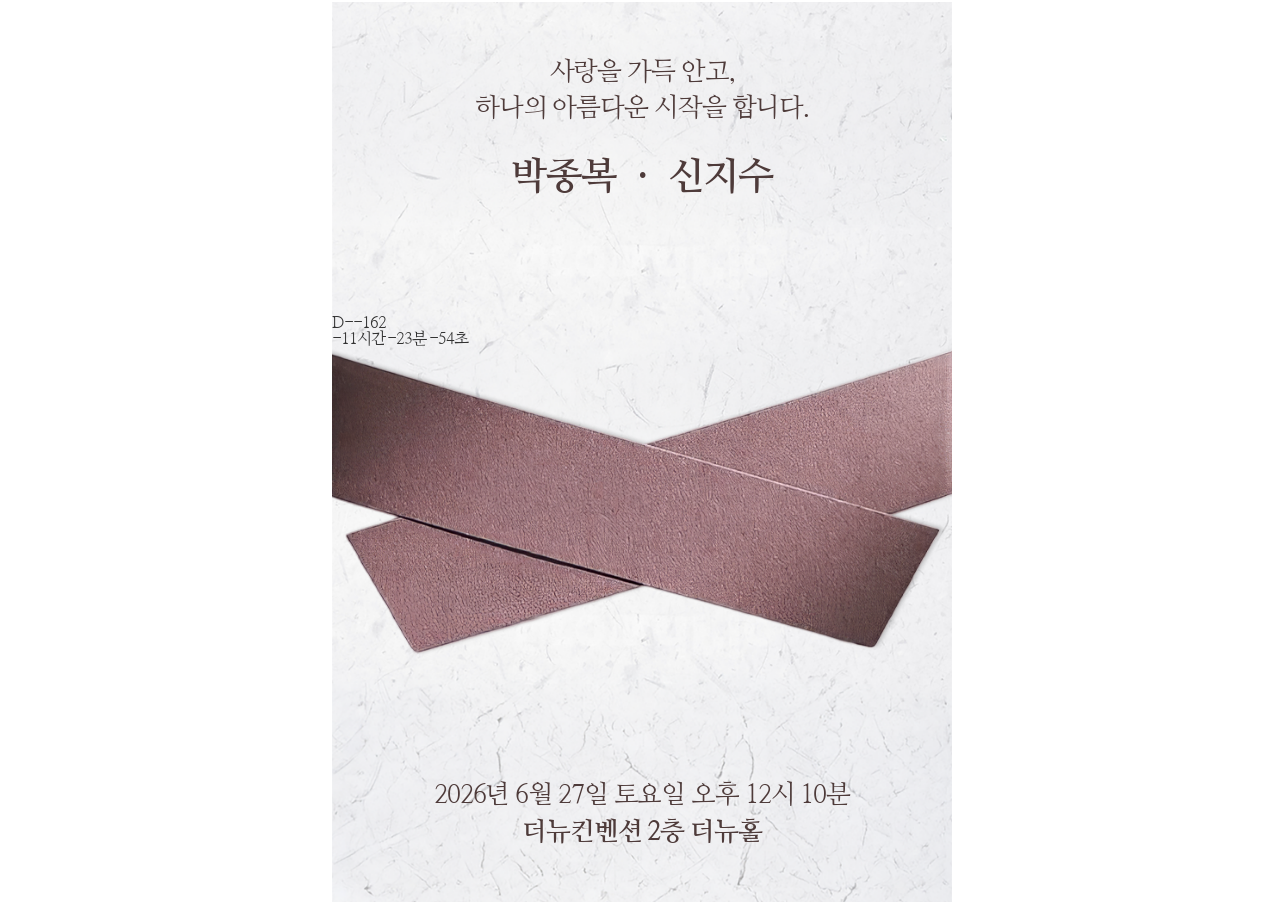
==== commit 1a4dc62b: "Add files via upload" ====
--- a/index.html
+++ b/index.html
@@ -54,7 +54,7 @@
 
   <body>
     <!-- 인트로 사이트 -->
-    <!-- <section class="preparation">
+    <section class="preparation">
       <div class="wrep">
         <div class="intro">
           <div class="top_title">
@@ -99,426 +99,6 @@
         document.getElementById("countdown").innerHTML =
           `D-${days}<br/> ${hours}시간 ${minutes}분 ${seconds}초`;
       }, 1000);
-    </script> -->
-
-    <!-- 본 모바일 청첩장 레이아웃 -->
-    <div class="guideline">
-      <div class="wrep">
-        <!-- <header class="header">
-          <div class="inner">
-            <div class="menuBtn head_link">
-              <div>
-                <span></span>
-                <span></span>
-                <span></span>
-                <span></span>
-                <span></span>
-              </div>
-            </div>
-          </div>
-
-          <div class="meun-bar">
-            <ul id="menu-box" class="menu-box">
-              <li>
-                <a href="#">menu1</a>
-              </li>
-              <li>
-                <a href="#">menu2</a>
-              </li>
-              <li>
-                <a href="#">menu3</a>
-              </li>
-              <li>
-                <a href="#">menu4</a>
-              </li>
-              <li>
-                <a href="#">menu5</a>
-              </li>
-            </ul>
-          </div>
-        </header> -->
-
-        <!-- main -->
-        <main class="main wrapper">
-          <!-- sec01 비주얼 -->
-          <section class="sec01 visual">
-            <div class="title">
-              <strong>박종복ㆍ신지수</strong>
-              <h2>Wedding day</h2>
-              <p>
-                2026년 6월 27일 토요일 오후 12시 10분
-                <span>더뉴컨벤션 2층 더뉴홀</span>
-              </p>
-            </div>
-
-            <!-- countdown -->
-            <div class="countdown-wrap">
-              <div class="title">결혼식까지 D - <span id="dday">00</span></div>
-
-              <div id="countdown" class="time-box">
-                <div class="time">
-                  <span id="day">00</span>
-                  <p>일</p>
-                </div>
-                <div class="colon">:</div>
-
-                <div class="time">
-                  <span id="hour">00</span>
-                  <p>시간</p>
-                </div>
-                <div class="colon">:</div>
-
-                <div class="time">
-                  <span id="min">00</span>
-                  <p>분</p>
-                </div>
-                <div class="colon">:</div>
-
-                <div class="time">
-                  <span id="sec">00</span>
-                  <p>초</p>
-                </div>
-              </div>
-            </div>
-
-            <script>
-              const targetDate = new Date("2026-06-27T12:10:00");
-
-              function format(num) {
-                return num < 10 ? "0" + num : num;
-              }
-
-              setInterval(function () {
-                const now = new Date();
-                const diff = targetDate - now;
-
-                if (diff <= 0) return;
-
-                const days = Math.floor(diff / (1000 * 60 * 60 * 24));
-                const hours = Math.floor((diff / (1000 * 60 * 60)) % 24);
-                const minutes = Math.floor((diff / (1000 * 60)) % 60);
-                const seconds = Math.floor((diff / 1000) % 60);
-
-                document.getElementById("dday").innerText = days;
-                document.getElementById("day").innerText = format(days);
-                document.getElementById("hour").innerText = format(hours);
-                document.getElementById("min").innerText = format(minutes);
-                document.getElementById("sec").innerText = format(seconds);
-              }, 1000);
-            </script>
-          </section>
-
-          <!-- sec02 인사말 -->
-          <section class="sec02 greeting">
-            <div class="title">
-              <i class="fa fa-heart" aria-hidden="true"></i>
-              <h2>소중한 분들을 초대합니다.</h2>
-              <p>
-                <span>
-                  햇살이 눈부신 여름날,<br />
-                  두 사람의 소중한 이야기를 시작합니다.
-                </span>
-                <span>
-                  특별한 이 날에<br />
-                  가족과 친지 여러분의 따뜻한 축복 속에서<br />
-                  행복한 순간을 함께 나누고 싶습니다.
-                </span>
-              </p>
-            </div>
-
-            <span class="greeting_line"></span>
-
-            <div class="title02">
-              <div class="dammy">
-                <h3>박갑수ㆍ노영미<span>의</span></h3>
-                <span>아들</span>
-                <strong>박종복</strong>
-              </div>
-
-              <div class="dammy">
-                <h3>신영준ㆍ오세연<span>의</span></h3>
-                <span>딸</span>
-                <strong>신지수</strong>
-              </div>
-
-              <a href="#" class="all_btn" id="greeting_btn">
-                <i class="fa fa-phone" aria-hidden="true"></i>
-                <span>전화로 축하 인사하기</span>
-              </a>
-            </div>
-          </section>
-
-          <!-- sec07 달력 -->
-          <section class="sec03 calendar">
-            <div class="title">
-              <h2>June, 2026</h2>
-
-              <div class="calendar_wrap">
-                <ul>
-                  <li class="red">일</li>
-                  <li>월</li>
-                  <li>화</li>
-                  <li>수</li>
-                  <li>목</li>
-                  <li>금</li>
-                  <li>토</li>
-                </ul>
-                <ul>
-                  <li class="red"></li>
-                  <li>1</li>
-                  <li>2</li>
-                  <li>3</li>
-                  <li>4</li>
-                  <li>5</li>
-                  <li>6</li>
-                </ul>
-                <ul>
-                  <li class="red">7</li>
-                  <li class="">8</li>
-                  <li class="">9</li>
-                  <li class="">10</li>
-                  <li class="">11</li>
-                  <li class="">12</li>
-                  <li class="">13</li>
-                </ul>
-                <ul>
-                  <li class="red">14</li>
-                  <li class="">15</li>
-                  <li class="">16</li>
-                  <li class="">17</li>
-                  <li class="">18</li>
-                  <li class="">19</li>
-                  <li class="">20</li>
-                </ul>
-                <ul>
-                  <li class="red">21</li>
-                  <li class="">22</li>
-                  <li class="">23</li>
-                  <li class="">24</li>
-                  <li class="">25</li>
-                  <li class="">26</li>
-                  <li class="dday">27</li>
-                </ul>
-                <ul>
-                  <li class="red">28</li>
-                  <li class="">29</li>
-                  <li class="">30</li>
-                  <li class=""></li>
-                  <li class=""></li>
-                  <li class=""></li>
-                  <li class=""></li>
-                </ul>
-              </div>
-              <!-- <img src="img/calendar_img.png" alt="" /> -->
-              <p>
-                2026년 6월 27일 토요일 오후 12시 10분
-                <strong>더뉴컨벤션 2층</strong>
-              </p>
-              <a href="#" class="all_btn" id="calendar_btn">
-                <i class="fa fa-map-marker" aria-hidden="true"></i>
-                <span>위치 안내 바로가기</span>
-              </a>
-            </div>
-          </section>
-
-          <!-- sec03 소게 -->
-          <section class="sec04 introduction">
-            <div class="title">
-              <i class="fa fa-heart" aria-hidden="true"></i>
-              <h2>신랑 & 신부를 소개합니다</h2>
-            </div>
-
-            <div class="desc">
-              <div class="item item01">
-                <div class="img_bg"></div>
-                <div class="txt">
-                  <h3><span>신랑</span>박종복</h3>
-
-                  <p>
-                    나무같은 남편이<br />
-                    되겠습니다
-                  </p>
-                </div>
-              </div>
-
-              <div class="item item02">
-                <div class="img_bg"></div>
-                <div class="txt">
-                  <h3><span>신부</span>신지수</h3>
-
-                  <p>
-                    햇살같은 아내가<br />
-                    되겠습니다
-                  </p>
-                </div>
-              </div>
-            </div>
-          </section>
-
-          <!-- sec04 갤러리 -->
-          <section class="sec05 gallery">
-            <div class="title">
-              <i class="fa fa-heart" aria-hidden="true"></i>
-              <h2>우리들의 소중한 순간</h2>
-            </div>
-
-            <div class="desc">
-              <div class="items items01">
-                <div class="item item01"></div>
-                <div class="item item02"></div>
-                <div class="item item03"></div>
-              </div>
-              <div class="items items02">
-                <div class="item item04"></div>
-                <div class="item item05"></div>
-                <div class="item item06"></div>
-              </div>
-              <div class="items items03">
-                <div class="item item07"></div>
-                <div class="item item08"></div>
-                <div class="item item09"></div>
-              </div>
-            </div>
-
-            <a href="#" class="all_btn" id="calendar_btn">
-              <i class="fa fa-picture-o" aria-hidden="true"></i>
-              <span>웨딩사진 더 보기</span>
-            </a>
-          </section>
-
-          <!-- sec05 계좌 -->
-          <section class="sec06 account">
-            <div class="title">
-              <i class="fa fa-heart" aria-hidden="true"></i>
-              <h2>마음 전하실 곳</h2>
-              <p>
-                저희 두 사람의 소중한 시작을 축하해주시는<br />
-                모든 분들께 감사드립니다.<br />
-                따뜻한 진심을 감사히 오래도록 간직하고<br />
-                행복하게 잘 살겠습니다.
-              </p>
-            </div>
-
-            <!-- 드롭다운 1 -->
-            <div class="account_wrap account_wrap01">
-              <div class="account-btn">신랑측</div>
-              <div class="account-content">
-                <div class="account-inner">
-                  <div class="txt">
-                    <span>
-                      신 랑 : 박종복<br />
-                      카카오뱅크 3333-06-0881511
-                    </span>
-                    <button class="copy-btn" data-copy="3333060881511">
-                      <i class="fa fa-clone" aria-hidden="true"></i>
-                    </button>
-                  </div>
-                  <div class="txt txt02">
-                    <span>
-                      신랑 부 : 박갑수<br />
-                      농협은행 000-00-00000
-                    </span>
-                    <button class="copy-btn" data-copy="복사1">
-                      <i class="fa fa-clone" aria-hidden="true"></i>
-                    </button>
-                  </div>
-                  <div class="txt">
-                    <span>
-                      신랑 모 : 노영미<br />
-                      농협은행 356-1029-9869-33
-                    </span>
-                    <button class="copy-btn" data-copy="3561029986933">
-                      <i class="fa fa-clone" aria-hidden="true"></i>
-                    </button>
-                  </div>
-                </div>
-              </div>
-            </div>
-
-            <!-- 드롭다운 2 -->
-            <div class="account_wrap account_wrap02">
-              <div class="account-btn">신부측</div>
-              <div class="account-content">
-                <div class="account-inner">
-                  <div class="txt">
-                    <span>
-                      신 부 : 신지수<br />
-                      수협은행 0010-9209-5337
-                    </span>
-                    <button class="copy-btn" data-copy="001092095337">
-                      <i class="fa fa-clone" aria-hidden="true"></i>
-                    </button>
-                  </div>
-                  <div class="txt txt02">
-                    <span>
-                      신부 부 : 신명준<br />
-                      카카오뱅크 3333-1111-99828
-                    </span>
-                    <button class="copy-btn" data-copy="3333111199828">
-                      <i class="fa fa-clone" aria-hidden="true"></i>
-                    </button>
-                  </div>
-                  <div class="txt">
-                    <span>
-                      신부 모 : 오세연<br />
-                      우리은행 213-029995-02-201
-                    </span>
-                    <button class="copy-btn" data-copy="21302999502201">
-                      <i class="fa fa-clone" aria-hidden="true"></i>
-                    </button>
-                  </div>
-                </div>
-              </div>
-            </div>
-          </section>
-
-          <script>
-            const accounts = document.querySelectorAll(".account_wrap");
-
-            accounts.forEach((account) => {
-              const btn = account.querySelector(".account-btn");
-              const content = account.querySelector(".account-content");
-
-              btn.addEventListener("click", () => {
-                // 🔥 다른 드롭다운 닫기
-                accounts.forEach((d) => {
-                  const c = d.querySelector(".account-content");
-                  if (c !== content) {
-                    c.style.maxHeight = null;
-                  }
-                });
-
-                // 🔥 현재 드롭다운 토글
-                if (content.style.maxHeight) {
-                  content.style.maxHeight = null;
-                } else {
-                  content.style.maxHeight = content.scrollHeight + "px";
-                }
-              });
-            });
-          </script>
-
-          <script>
-            const buttons = document.querySelectorAll(".copy-btn");
-
-            buttons.forEach((btn) => {
-              btn.addEventListener("click", () => {
-                const text = btn.getAttribute("data-copy");
-
-                navigator.clipboard.writeText(text).then(() => {
-                  alert("계좌번호 복사가 완료 되었습니다.");
-                });
-              });
-            });
-          </script>
-
-          <!-- sec06 location -->
-          <section class="sec07 location"></section>
-        </main>
-
-        <!-- footer finish -->
-        <footer class="footer finish" id="common"></footer>
-      </div>
-    </div>
+    </script>
   </body>
 </html>
--- a/css/style.css
+++ b/css/style.css
@@ -53,7 +53,7 @@
 } */
 
 /* 인트로 사이트 */
-/* .intro {
+.intro {
   width: 100vw;
   max-width: 620px;
   height: 100vh;
@@ -104,7 +104,7 @@
   display: block;
 
   margin-bottom: 52px;
-} */
+}
 
 @media all and (min-width: 360px) and (max-width: 620px) {
   /* 카운트다운 글자 스타일 */
@@ -133,645 +133,3 @@
     margin-bottom: 12vw;
   }
 }
-
-/* ============================================================= */
-/* visual */
-.visual {
-  height: 1300px;
-  background: url("../img/visual_bg.png") no-repeat center bottom;
-  background-size: cover;
-
-  display: flex;
-  justify-content: space-between;
-  align-items: center;
-  flex-direction: column;
-}
-.visual .title {
-  text-align: center;
-  margin-top: 62px;
-}
-.visual .title strong {
-  font-size: 30px;
-  font-weight: 600;
-}
-.visual .title h2 {
-  font-size: 100px;
-  font-weight: 300;
-  color: #cd3a7d;
-  font-family: "Ephesis", cursive;
-  margin: 4px 0 26px;
-}
-.visual .title p {
-  font-size: 20px;
-  font-weight: 500;
-  line-height: 1.4;
-}
-.visual .title p span {
-  font-weight: 600;
-  display: block;
-}
-
-/* 카운트다운 글자 스타일 */
-.countdown-wrap {
-  text-align: center;
-  color: #fff;
-  margin-bottom: 62px;
-}
-.countdown-wrap .title {
-  font-size: 22px;
-  margin-bottom: 32px;
-  opacity: 1;
-}
-.countdown-wrap .time-box {
-  display: flex;
-  justify-content: center;
-  align-items: center;
-  gap: 10px;
-}
-.countdown-wrap .time span {
-  font-size: 52px;
-  font-weight: 300;
-  display: block;
-}
-
-.countdown-wrap .time p {
-  font-size: 14px;
-  margin-top: 5px;
-  opacity: 0.7;
-}
-.countdown-wrap .colon {
-  font-size: 40px;
-  font-weight: 200;
-  margin: -20px 5px 0;
-}
-@media all and (min-width: 360px) and (max-width: 620px) {
-  .visual {
-    height: 100vh;
-  }
-  .visual .title {
-    margin-top: 10vw;
-  }
-  .visual .title strong {
-    font-size: 5vw;
-  }
-  .visual .title h2 {
-    font-size: 16vw;
-    margin: 2vw 0 4vw;
-  }
-  .visual .title p {
-    font-size: 3.6vw;
-    line-height: 1.4;
-  }
-  .visual .title p span {
-  }
-
-  .countdown-wrap {
-    margin-bottom: 10vw;
-  }
-  .countdown-wrap .title {
-    font-size: 4vw;
-    margin-bottom: 3vw;
-  }
-  .countdown-wrap .time-box {
-    gap: 2vw;
-  }
-  .countdown-wrap .time span {
-    font-size: 8vw;
-  }
-
-  .countdown-wrap .time p {
-    font-size: 3.5vw;
-    margin-top: 1.2vw;
-  }
-  .countdown-wrap .colon {
-    font-size: 7vw;
-    margin: -4.55vw 1.2vw 0;
-  }
-}
-
-/* greeting */
-.greeting {
-  background: #fff1f7;
-  padding: 120px 0;
-}
-.greeting .title {
-  text-align: center;
-}
-.greeting .title .fa {
-  font-size: 34px;
-  color: #cd3a7d;
-}
-.greeting .title h2 {
-  font-size: 34px;
-  font-weight: 600;
-  margin: 32px 0 36px;
-}
-.greeting .title p {
-  font-size: 20px;
-  font-weight: 500;
-  line-height: 1.6;
-}
-.greeting .title p span {
-  display: block;
-}
-.greeting .title p span:last-child {
-  margin-top: 20px;
-}
-
-.greeting_line {
-  width: 6.5%;
-  height: 1.5px;
-  background: #333333;
-  display: block;
-  margin: 52px auto;
-}
-
-.greeting .title02 {
-  text-align: center;
-}
-.greeting .title02 .dammy {
-  width: 55%;
-  margin: 0 auto;
-  display: flex;
-  justify-content: space-between;
-  align-items: center;
-}
-.greeting .title02 .dammy:first-child {
-  margin-bottom: 18px;
-}
-.greeting .title02 .dammy h3 {
-  font-size: 22px;
-  font-weight: 500;
-}
-.greeting .title02 .dammy h3 span {
-  font-size: 18px;
-  font-weight: 500;
-}
-.greeting .title02 .dammy span {
-  font-size: 18px;
-  font-weight: 500;
-}
-.greeting .title02 .dammy strong {
-  font-size: 28px;
-  font-weight: 600;
-}
-
-.all_btn {
-  width: 66%;
-  padding: 20px 0;
-  margin: 52px auto 0;
-  border: 2px solid #333333;
-  border-radius: 10px;
-  display: flex;
-  justify-content: center;
-  align-items: center;
-  color: #333333;
-  box-shadow: 4px 4px 15px rgba(0, 0, 0, 0.2);
-}
-.all_btn .fa {
-  font-size: 20px;
-  font-weight: 500;
-  margin-right: 10px;
-  transform: translateY(0.5vw);
-}
-.all_btn span {
-  font-size: 20px;
-  font-weight: 600;
-}
-@media all and (min-width: 360px) and (max-width: 620px) {
-  .greeting {
-    padding: 20vw 0;
-  }
-  .greeting .title {
-  }
-  .greeting .title .fa {
-    font-size: 7vw;
-  }
-  .greeting .title h2 {
-    font-size: 6vw;
-    margin: 5.5vw 0 7vw;
-  }
-  .greeting .title p {
-    font-size: 4vw;
-  }
-  .greeting .title p span {
-  }
-  .greeting .title p span:last-child {
-    margin-top: 4vw;
-  }
-
-  .greeting_line {
-    width: 6.5%;
-    margin: 8vw auto;
-  }
-
-  .greeting .title02 {
-  }
-  .greeting .title02 .dammy {
-    width: 60%;
-  }
-  .greeting .title02 .dammy:first-child {
-    margin-bottom: 18px;
-  }
-  .greeting .title02 .dammy h3 {
-    font-size: 4vw;
-  }
-  .greeting .title02 .dammy h3 span {
-    font-size: 3.5vw;
-  }
-  .greeting .title02 .dammy span {
-    font-size: 3.5vw;
-  }
-  .greeting .title02 .dammy strong {
-    font-size: 5vw;
-  }
-}
-
-/* calendar */
-.calendar {
-  padding: 120px 0;
-  background: #fffafc;
-}
-.calendar .title {
-  text-align: center;
-}
-.calendar .title h2 {
-  font-size: 36px;
-  font-weight: 500;
-}
-.calendar .title img {
-  width: 85%;
-  margin: 52px auto 32px;
-  display: block;
-}
-.calendar .title p {
-  font-size: 20px;
-  font-weight: 500;
-}
-.calendar .title p strong {
-  font-size: 22px;
-  font-weight: 800;
-  margin-top: 16px;
-  display: block;
-}
-
-.calendar_wrap {
-  width: 86%;
-  margin: 7vw auto;
-  border-top: 2px solid #d8d8d8;
-  border-bottom: 2px solid #d8d8d8;
-  position: relative;
-  padding: 3vw 0;
-}
-.calendar_wrap ul {
-  /* width: 95%; */
-  display: flex;
-  justify-content: center;
-  align-items: center;
-}
-.calendar_wrap ul li {
-  width: 68px;
-  height: 68px;
-  display: flex;
-  justify-content: center;
-  align-items: center;
-  /* border: 1px solid black; */
-
-  font-size: 20px;
-  font-weight: 700;
-}
-.calendar_wrap ul li.red {
-  color: #a92020;
-}
-.calendar_wrap ul li.dday {
-  color: #fff;
-  position: relative;
-  background: url("../img/calendar_h.svg") no-repeat center center;
-  background-size: cover;
-}
-
-@media all and (min-width: 360px) and (max-width: 620px) {
-  .calendar {
-    padding: 20vw 0;
-  }
-  .calendar .title {
-  }
-  .calendar .title h2 {
-    font-size: 6vw;
-  }
-  /* .calendar .title img {
-    width: 90%;
-    margin: 7vw auto 5vw;
-  } */
-  .calendar .title p {
-    font-size: 3.5vw;
-    line-height: 1.5;
-  }
-  .calendar .title p strong {
-    display: block;
-  }
-  .calendar .title p {
-    font-size: 4vw;
-  }
-  .calendar .title p strong {
-    font-size: 4.5vw;
-    margin-top: 1vw;
-  }
-}
-
-/* introduction */
-.introduction {
-  background: #fff1f7;
-  padding: 120px 0;
-}
-.introduction .title {
-  text-align: center;
-}
-.introduction .title .fa {
-  font-size: 34px;
-  color: #cd3a7d;
-}
-.introduction .title h2 {
-  font-size: 34px;
-  font-weight: 600;
-  margin: 32px 0 36px;
-}
-
-.introduction .desc {
-  width: 86%;
-  margin: 0 auto;
-  display: flex;
-  justify-content: space-between;
-  align-items: center;
-}
-.introduction .desc .item {
-  text-align: center;
-}
-.introduction .desc .item .img_bg {
-  width: 250px;
-  height: 250px;
-  border-radius: 20px;
-  border: 1px solid black;
-}
-.introduction .desc .item .txt {
-  color: #333333;
-}
-.introduction .desc .item .txt h3 {
-  font-size: 26px;
-  font-weight: 600;
-  margin: 20px 0;
-  display: flex;
-  justify-content: center;
-  align-items: center;
-}
-.introduction .desc .item .txt h3 span {
-  font-size: 16px;
-  display: block;
-  margin-right: 8px;
-  margin-bottom: -1px;
-  color: #3a56cd;
-}
-.introduction .desc .item.item02 .txt h3 span {
-  color: #cd3a7d;
-}
-.introduction .desc .item .txt p {
-  font-size: 20px;
-  font-weight: 500;
-  line-height: 1.3;
-}
-@media all and (min-width: 360px) and (max-width: 620px) {
-  .introduction {
-    padding: 20vw 0;
-  }
-  .introduction .title {
-  }
-  .introduction .title .fa {
-    font-size: 7vw;
-  }
-  .introduction .title h2 {
-    font-size: 6vw;
-    margin: 5.5vw 0 7vw;
-  }
-
-  .introduction .desc {
-    width: 86%;
-  }
-  .introduction .desc .item {
-  }
-  .introduction .desc .item .img_bg {
-    width: 40vw;
-    height: 40vw;
-    border-radius: 20px;
-    border: 1px solid black;
-  }
-  .introduction .desc .item .txt {
-    color: #333333;
-  }
-  .introduction .desc .item .txt h3 {
-    font-size: 5vw;
-
-    margin: 20px 0;
-  }
-  .introduction .desc .item .txt h3 span {
-    font-size: 3vw;
-  }
-  .introduction .desc .item.item02 .txt h3 span {
-    color: #cd3a7d;
-  }
-  .introduction .desc .item .txt p {
-    font-size: 3.5vw;
-  }
-}
-
-/* gallery */
-.gallery {
-  background: #fff;
-  padding: 120px 0;
-}
-.gallery .title {
-  text-align: center;
-}
-.gallery .title .fa {
-  font-size: 34px;
-  color: #cd3a7d;
-}
-.gallery .title h2 {
-  font-size: 34px;
-  font-weight: 600;
-  margin: 32px 0 36px;
-}
-.gallery .desc {
-  width: 86%;
-  margin: 0 auto;
-
-  display: flex;
-  justify-content: space-between;
-  align-items: center;
-  flex-direction: column;
-}
-.gallery .desc .items {
-  width: 100%;
-  display: flex;
-  justify-content: space-between;
-  align-items: center;
-}
-.gallery .desc .items.items02 {
-  margin: 2vw 0;
-}
-.gallery .desc .items .item {
-  width: 26.6vw;
-  height: 26.6vw;
-  background: #cd3a7d;
-}
-.gallery .desc .items .item.item01 {
-}
-.gallery .desc .items .item.item02 {
-}
-.gallery .desc .items .item.item03 {
-}
-.gallery .desc .items .item.item04 {
-}
-.gallery .desc .items .item.item05 {
-}
-.gallery .desc .items .item.item06 {
-}
-.gallery .desc .items .item.item07 {
-}
-.gallery .desc .items .item.item08 {
-}
-.gallery .desc .items .item.item09 {
-}
-
-@media all and (min-width: 360px) and (max-width: 620px) {
-  .gallery {
-    padding: 20vw 0;
-  }
-  .gallery .title {
-  }
-  .gallery .title .fa {
-    font-size: 7vw;
-  }
-  .gallery .title h2 {
-    font-size: 6vw;
-    margin: 5.5vw 0 7vw;
-  }
-}
-
-/* account */
-.account {
-  background: #fff1f7;
-  padding: 120px 0;
-}
-.account .title {
-  text-align: center;
-}
-.account .title .fa {
-  font-size: 34px;
-  color: #cd3a7d;
-}
-.account .title h2 {
-  font-size: 34px;
-  font-weight: 600;
-  margin: 32px 0 36px;
-}
-.account .title p {
-  font-size: 20px;
-  font-weight: 500;
-  line-height: 1.6;
-}
-.account_wrap {
-  width: 70%;
-  margin: 0 auto;
-}
-.account_wrap.account_wrap01 {
-  margin: 10vw auto 3vw;
-}
-
-.account_wrap .account-btn {
-  font-size: 22px;
-  font-weight: 600;
-  text-align: center;
-  padding: 20px 0;
-  background: #3a56cd;
-  color: #fff;
-  cursor: pointer;
-  border-radius: 8px;
-}
-.account_wrap.account_wrap02 .account-btn {
-  background: #cd3a7d;
-}
-
-.account_wrap .account-content {
-  overflow: hidden;
-  max-height: 0;
-  background: rgba(58, 86, 205, 0.2);
-  border-radius: 8px;
-  transition: max-height 0.4s ease;
-}
-.account_wrap.account_wrap02 .account-content {
-  background: rgba(205, 58, 125, 0.2);
-}
-
-.account_wrap .account-inner {
-  /* padding: 5px 15px 25px; */
-}
-.account_wrap .account-inner .txt {
-  display: flex;
-  justify-content: space-between;
-  align-items: center;
-  margin: 20px;
-}
-.account_wrap .account-inner .txt.txt02 {
-  /* margin: 25px 12px; */
-}
-.account_wrap .account-inner .txt span {
-  font-size: 17px;
-  font-weight: 700;
-  line-height: 1.2;
-}
-.account_wrap .account-inner .txt button {
-  width: 36px;
-  height: 36px;
-  border-radius: 50%;
-  box-shadow: none;
-  border: 1px solid #333;
-}
-.account_wrap .account-inner .txt button .fa {
-}
-
-@media all and (min-width: 360px) and (max-width: 620px) {
-  .account {
-    padding: 20vw 0;
-  }
-  .account .title {
-  }
-  .account .title .fa {
-    font-size: 7vw;
-  }
-  .account .title h2 {
-    font-size: 6vw;
-    margin: 5.5vw 0 7vw;
-  }
-  .account .title p {
-    font-size: 4vw;
-  }
-}
-
-/* ================================================================ */
-
-@media all and (min-width: 360px) and (max-width: 620px) {
-  .all_btn {
-    width: 70%;
-    padding: 3vw 0;
-    margin: 8vw auto 5vw;
-  }
-  .all_btn .fa {
-    font-size: 3.5vw;
-    margin-right: 2vw;
-    transform: translateY(0.5vw);
-  }
-  .all_btn span {
-    font-size: 3.5vw;
-    font-weight: 600;
-  }
-}
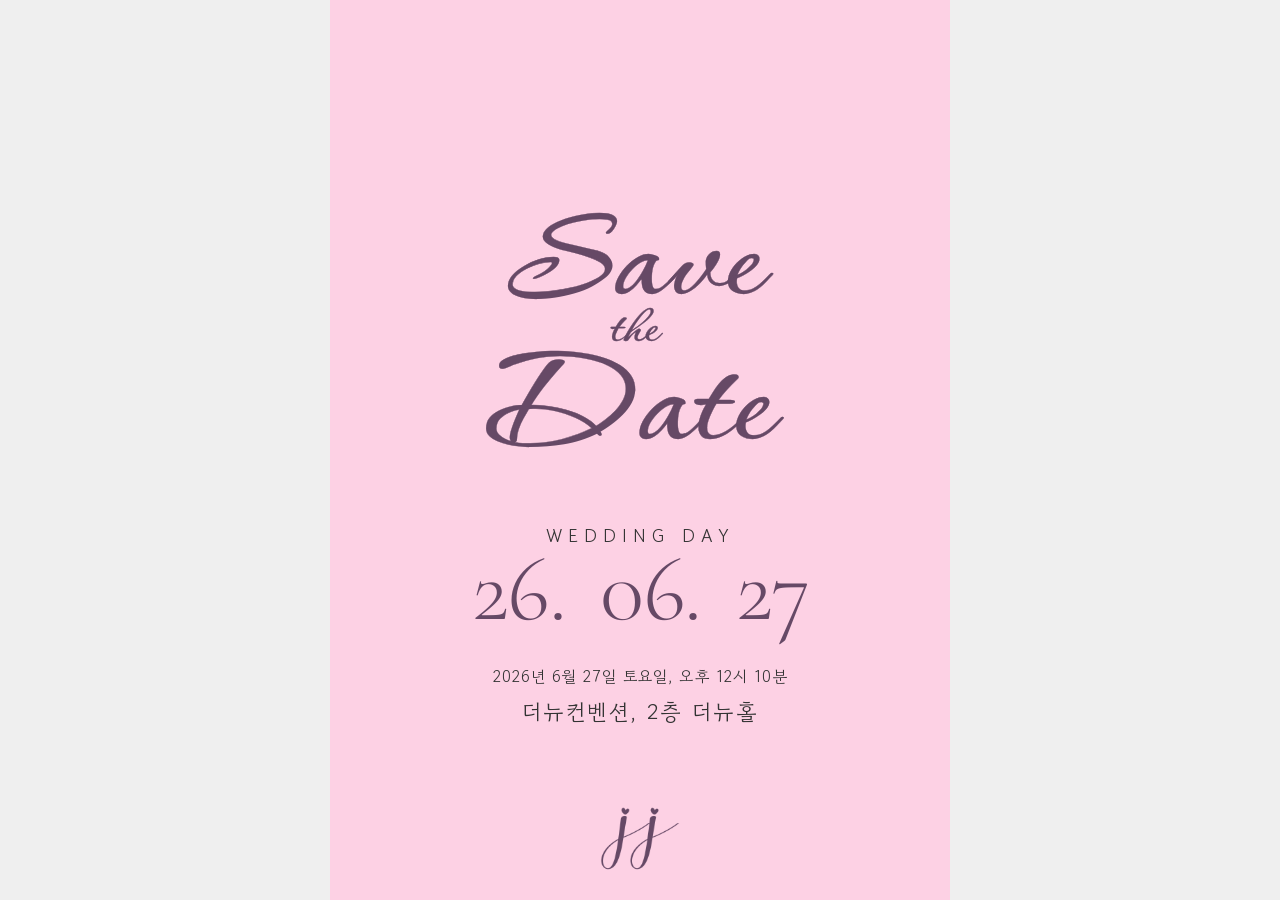
==== commit ad231bf4: "Add files via upload" ====
--- a/index.html
+++ b/index.html
@@ -3,7 +3,15 @@
   <head>
     <meta charset="UTF-8" />
     <meta http-equiv="X-UA-Compatible" content="IE=edge" />
-    <meta name="viewport" content="width=device-width, initial-scale=1.0" />
+
+    <!-- 기존 메타 -->
+    <!-- <meta name="viewport" content="width=device-width, initial-scale=1.0" /> -->
+
+    <!-- 뉴 메타 -->
+    <meta
+      name="viewport"
+      content="width=device-width, initial-scale=1.0, maximum-scale=1.0, user-scalable=no"
+    />
 
     <title>박종복 ♥ 신지수 결혼합니다!</title>
 
@@ -37,6 +45,7 @@
 
     <!-- 기존 CSS -->
     <link rel="stylesheet" href="css/reset.css" />
+    <link rel="stylesheet" href="css/common.css" />
     <link rel="stylesheet" href="css/slick.css" />
     <link rel="stylesheet" href="css/style.css" />
 
@@ -45,60 +54,359 @@
       href="https://cdnjs.cloudflare.com/ajax/libs/font-awesome/4.7.0/css/font-awesome.css"
     />
 
-    <!-- 기존 JS -->
-    <script src="js/jquery-3.6.0.min.js"></script>
-    <script src="js/slick.min.js"></script>
-    <script src="js/EC_scroll.js"></script>
-    <script src="js/common.js"></script>
+    <!-- FONT -->
+    <link rel="preconnect" href="https://fonts.googleapis.com" />
+    <link rel="preconnect" href="https://fonts.gstatic.com" crossorigin />
+
+    <!-- 날짜 serif -->
+    <link
+      href="https://fonts.googleapis.com/css2?family=Cormorant+Garamond:wght@300;400;500&display=swap"
+      rel="stylesheet"
+    />
+
+    <!-- 기본 -->
+    <link
+      href="https://fonts.googleapis.com/css2?family=Montserrat:wght@300;400;500;600&display=swap"
+      rel="stylesheet"
+    />
+
+    <!-- Save the Date -->
+    <link
+      href="https://fonts.googleapis.com/css2?family=Corinthia:wght@400;700&display=swap"
+      rel="stylesheet"
+    />
+
+    <!-- JQ -->
+    <script src="https://code.jquery.com/jquery-3.7.1.min.js"></script>
+
+    <style>
+      @import url("https://fonts.googleapis.com/css2?family=Gowun+Dodum&display=swap");
+
+      * {
+        margin: 0;
+        padding: 0;
+        box-sizing: border-box;
+      }
+      /* 페이지 페이드 효과 */
+      body {
+        opacity: 1;
+        transition: opacity 1s ease;
+      }
+
+      body.fade-out {
+        opacity: 0;
+      }
+
+      body {
+        width: 100%;
+        height: 100vh;
+        overflow: hidden;
+
+        background: #efefef;
+
+        font-family: "Gowun Dodum", sans-serif;
+        /* color: #111; */
+      }
+
+      /* 전체 */
+      .intro {
+        width: 100%;
+        height: 100vh;
+        max-width: 620px;
+        margin: 0 auto;
+
+        display: flex;
+        justify-content: center;
+        align-items: center;
+        background: #fdd1e4;
+
+        /* padding: 30px; */
+      }
+
+      /* 내부 */
+      .wrap {
+        width: 100%;
+        max-width: 430px;
+
+        display: flex;
+        flex-direction: column;
+        align-items: center;
+
+        text-align: center;
+      }
+
+      /* SVG */
+      .svg-area {
+        width: 100%;
+        margin-bottom: 20px;
+      }
+
+      .save-svg {
+        width: 100%;
+        overflow: visible;
+        transform: scale(0.8);
+      }
+
+      /* 공통 */
+      .save-svg text {
+        fill: transparent;
+
+        /* 수정 */
+        stroke: #664966;
+
+        /* 얇은 두께 */
+        stroke-width: 0.45;
+
+        stroke-linecap: round;
+        stroke-linejoin: round;
+
+        font-family: "Corinthia", cursive;
+        font-weight: 700;
+
+        text-anchor: middle;
+
+        stroke-dasharray: 1400;
+        stroke-dashoffset: 1400;
+
+        animation: handwriting 2s ease forwards;
+      }
+
+      /* Save */
+      .save {
+        font-size: 210px;
+
+        animation-delay: 0s;
+      }
+
+      /* the */
+      .the {
+        font-size: 80px;
+
+        animation-delay: 1s;
+      }
+
+      /* Date */
+      .date-script {
+        font-size: 220px;
+
+        animation-delay: 1.8s;
+      }
+
+      /* 손글씨 */
+      /* 손글씨 */
+      @keyframes handwriting {
+        0% {
+          stroke-dashoffset: 1400;
+          fill: transparent;
+        }
+
+        70% {
+          fill: transparent;
+        }
+
+        100% {
+          stroke-dashoffset: 0;
+
+          /* 수정 */
+          fill: #664966;
+        }
+      }
+      .wrap .title {
+        display: flex;
+        justify-content: center;
+        align-items: center;
+        flex-direction: column;
+      }
+      /* 서브 */
+      .sub {
+        font-size: 18px;
+        letter-spacing: 6px;
+        /* margin-bottom: 62px; */
+
+        opacity: 0;
+        transform: translateY(20px);
+
+        animation: fadeUp 1s ease forwards;
+        animation-delay: 1.8s;
+      }
+
+      /* 날짜 */
+      .date {
+        display: flex;
+        align-items: center;
+        gap: 35px;
+
+        margin: 0 0 32px;
+        color: #664966;
+
+        opacity: 0;
+        transform: translateY(20px);
+
+        animation: fadeUp 1s ease forwards;
+        animation-delay: 2.1s;
+      }
+
+      .date span {
+        font-family: "Cormorant Garamond", serif;
+        font-size: 92px;
+        font-weight: 300;
+        line-height: 1;
+      }
+
+      /* 위치 */
+      .location {
+        font-size: 22px;
+        letter-spacing: 2px;
+
+        opacity: 0;
+        transform: translateY(20px);
+
+        animation: fadeUp 1s ease forwards;
+        animation-delay: 2.7s;
+      }
+
+      /* 하단 */
+      .confirm {
+        font-size: 16px;
+        letter-spacing: 1px;
+        opacity: 0;
+        transform: translateY(20px);
+        margin-bottom: 16px;
+
+        animation: fadeUp 1s ease forwards;
+        animation-delay: 2.4s;
+      }
+
+      .jj_logo {
+        position: absolute;
+        bottom: 2%;
+        left: 50%;
+        transform: translateX(-50%);
+        width: 14%;
+      }
+
+      /* 등장 */
+      @keyframes fadeUp {
+        to {
+          opacity: 1;
+          transform: translateY(0);
+        }
+      }
+
+      /* 모바일 */
+      @media (max-width: 720px) {
+        .save {
+          font-size: 44vw;
+        }
+
+        .the {
+          font-size: 20vw;
+          transform: translateY(3%);
+        }
+
+        .date-script {
+          font-size: 46vw;
+        }
+        .svg-area {
+          margin: -30vw 0 0 0;
+        }
+        .wrap .title {
+          display: flex;
+          justify-content: center;
+          align-items: center;
+          flex-direction: column;
+        }
+        .sub {
+          font-size: 5vw;
+          /* margin-bottom: 12vw; */
+          margin-top: 0;
+        }
+        .date {
+          gap: 20px;
+          /* margin-bottom: 11vw; */
+          margin: 3vw 0 5vw;
+        }
+
+        .date span {
+          font-size: 18vw;
+        }
+        .name-box {
+          padding: 18px 20px;
+          margin-bottom: 2.5vw;
+          font-size: 7vw;
+        }
+        .location {
+          font-size: 5vw;
+          /* margin-bottom: 4%; */
+        }
+        .confirm {
+          font-size: 4vw;
+        }
+
+        .jj_logo {
+          position: absolute;
+          bottom: 5%;
+          left: 50%;
+          transform: translateX(-50%);
+          width: 14%;
+        }
+      }
+    </style>
   </head>
 
   <body>
-    <!-- 인트로 사이트 -->
-    <section class="preparation">
-      <div class="wrep">
-        <div class="intro">
-          <div class="top_title">
-            <span>
-              사랑을 가득 안고,<br />
-              하나의 아름다운 시작을 합니다.
-            </span>
-            <h2>박종복 ㆍ 신지수</h2>
+    <section class="intro">
+      <div class="wrap">
+        <!-- SVG -->
+        <div class="svg-area">
+          <svg class="save-svg" viewBox="0 0 500 380">
+            <!-- SAVE -->
+            <text class="save" x="240" y="120">Save</text>
+
+            <!-- THE -->
+            <text class="the" x="240" y="190">the</text>
+
+            <!-- DATE -->
+            <text class="date-script" x="230" y="330">Date</text>
+          </svg>
+        </div>
+
+        <div class="title">
+          <p class="sub">WEDDING DAY</p>
+
+          <div class="date">
+            <span>26.</span><span>06.</span><span>27</span>
           </div>
 
-          <div class="cont">
-            <div id="countdown"></div>
-            <img src="img/ribbon.png" alt="" class="ribbon" />
-          </div>
-
-          <h3>
-            2026년 6월 27일 토요일 오후 12시 10분
-            <strong>더뉴컨벤션 2층 더뉴홀</strong>
-          </h3>
+          <p class="confirm">2026년 6월 27일 토요일, 오후 12시 10분</p>
+
+          <p class="location">더뉴컨벤션, 2층 더뉴홀</p>
         </div>
+
+        <img src="img/jj_logo.png" alt="" class="jj_logo" />
       </div>
     </section>
 
     <script>
-      // 목표 날짜 설정 (2026년 6월 27일 12:10)
-      const targetDate = new Date("2026-06-27T12:10:00");
-
-      // 1초마다 실행
-      setInterval(function () {
-        const now = new Date();
-        const diff = targetDate - now;
-
-        // 남은 시간 계산
-        const days = Math.floor(diff / (1000 * 60 * 60 * 24));
-        const hours = Math.floor(
-          (diff % (1000 * 60 * 60 * 24)) / (1000 * 60 * 60),
-        );
-        const minutes = Math.floor((diff % (1000 * 60 * 60)) / (1000 * 60));
-        const seconds = Math.floor((diff % (1000 * 60)) / 1000);
-
-        // 화면 출력
-        document.getElementById("countdown").innerHTML =
-          `D-${days}<br/> ${hours}시간 ${minutes}분 ${seconds}초`;
-      }, 1000);
+      // SVG 글자 길이 자동 계산
+      $(".save-svg text").each(function () {
+        const length = this.getComputedTextLength();
+
+        $(this).css({
+          "stroke-dasharray": length + 500,
+          "stroke-dashoffset": length + 500,
+        });
+      });
+
+      // 4.2초 뒤 자연스럽게 사라진 후 이동
+      setTimeout(() => {
+        document.body.classList.add("fade-out");
+
+        // 페이드 끝난 뒤 이동
+        setTimeout(() => {
+          window.location.href = "jbjs_wedding.html";
+        }, 1000);
+      }, 4200);
     </script>
   </body>
 </html>
--- a/css/common.css
+++ b/css/common.css
@@ -0,0 +1,178 @@
+/* ani */
+@keyframes load_top {
+  0% {
+    transform: translateY(-30px);
+    opacity: 0;
+  }
+
+  100% {
+    transform: translateX(0);
+    opacity: 1;
+  }
+}
+
+@keyframes load_btm {
+  0% {
+    transform: translateY(20px);
+    opacity: 0;
+  }
+
+  100% {
+    transform: translateX(0);
+    opacity: 1;
+  }
+}
+
+@keyframes load_head {
+  0% {
+    transform: translateY(-20px) translateX(-50%);
+    opacity: 0;
+  }
+
+  100% {
+    transform: translateX(0) translateX(-50%);
+    opacity: 1;
+  }
+}
+
+@keyframes load_R {
+  0% {
+    transform: translateX(-20px);
+    opacity: 0;
+  }
+
+  100% {
+    transform: translateX(0);
+    opacity: 1;
+  }
+}
+
+@keyframes load_L {
+  0% {
+    transform: translateX(15px);
+    opacity: 0;
+  }
+
+  100% {
+    transform: translateX(0);
+    opacity: 1;
+  }
+}
+
+@keyframes load_scale {
+  0% {
+    transform: scale(1.1);
+    opacity: 0.5;
+  }
+
+  100% {
+    transform: scale(1);
+    opacity: 1;
+  }
+}
+
+@keyframes load_bg {
+  0% {
+    opacity: 0;
+  }
+
+  100% {
+    opacity: 1;
+  }
+}
+
+/* animation: load_bg 2s both;
+  animation-delay: 0.2s; */
+
+.ani {
+  opacity: 0;
+  transform: translateY(15px);
+  transition: all 1s;
+}
+
+.ani_T {
+  opacity: 0;
+  transform: translateY(-15px);
+  transition: all 1s;
+}
+
+.ani_L {
+  opacity: 0;
+  transform: translateX(-15px);
+  transition: all 1s;
+}
+
+.ani_R {
+  opacity: 0;
+  transform: translateX(15px);
+  transition: all 1s;
+}
+
+.ani_O {
+  opacity: 0;
+  transition: all 1s;
+}
+
+.aniIn {
+  opacity: 1;
+  transform: translateY(0);
+}
+
+.aniIn_T {
+  opacity: 1;
+  transform: translateY(0);
+}
+
+.aniIn_L {
+  opacity: 1;
+  transform: translateX(0);
+}
+
+.aniIn_R {
+  opacity: 1;
+  transform: translateX(0);
+}
+
+.aniIn_O {
+  opacity: 1;
+}
+
+.t-delay0_1 {
+  transition-delay: 0.1s;
+}
+
+.t-delay0_2 {
+  transition-delay: 0.2s;
+}
+
+.t-delay0_3 {
+  transition-delay: 0.3s;
+}
+
+.t-delay0_4 {
+  transition-delay: 0.4s;
+}
+
+.t-delay0_5 {
+  transition-delay: 0.5s;
+}
+
+.t-delay0_6 {
+  transition-delay: 0.6s;
+}
+
+.t-delay0_7 {
+  transition-delay: 0.7s;
+}
+
+.t-delay0_8 {
+  transition-delay: 0.8s;
+}
+
+.t-delay0_9 {
+  transition-delay: 0.9s;
+}
+
+.t-delay1 {
+  transition-delay: 1s;
+}
--- a/css/style.css
+++ b/css/style.css
@@ -1,46 +1,63 @@
-@import url("https://fonts.googleapis.com/css2?family=Nanum+Myeongjo&display=swap");
-/* font-family: "Nanum Myeongjo", serif; */
-/* Regular 400 */
-/* Bold 700 */
-/* ExtraBold 800 */
-
-@import url("https://fonts.googleapis.com/css2?family=Noto+Serif+KR:wght@200..900&display=swap");
-/* font-family: "Noto Serif KR", serif; */
-
-@import url("https://fonts.googleapis.com/css2?family=Nanum+Pen+Script&display=swap");
-/* font-family: "Nanum Pen Script", cursive; */
-/* font-weight: 400; */
-
-@import url("https://fonts.googleapis.com/css2?family=Ephesis&display=swap");
-/* font-family: "Ephesis", cursive; */
-/* font-weight: 400; */
+@import url("https://fonts.googleapis.com/css2?family=Gowun+Dodum&display=swap");
+/* font-family: "Gowun Dodum", sans-serif; */
+
+@import url("https://fonts.googleapis.com/css2?family=Italiana&display=swap");
+/* font-family: "Italiana", sans-serif; */
+
+@import url("https://fonts.googleapis.com/css2?family=Italianno&display=swap");
+/* font-family: "Italianno", cursive; */
+
+@import url("https://fonts.googleapis.com/css2?family=Dancing+Script:wght@400..700&display=swap");
+/* font-family: "Dancing Script", cursive; */
+
+@import url("https://fonts.googleapis.com/css2?family=Ms+Madi&display=swap");
+/* font-family: "Ms Madi", cursive; */
+
+/* body {
+  max-width: 1920px;
+  width: 100%;
+  overflow-x: hidden;
+  font-family: "Noto Sans KR", sans-serif;
+  color: #333333;
+} */
+html {
+  height: 100%;
+  background: #ffffff;
+  font-family: "Gowun Dodum", sans-serif;
+  scroll-behavior: smooth;
+}
 
 body {
-  max-width: 1920px;
-  width: 100%;
-  overflow-x: hidden;
-  font-family: "Noto Serif KR", serif;
-  color: #333333;
-}
-.guideline,
+  line-height: 1;
+  letter-spacing: -1.5px;
+  word-break: keep-all;
+  color: #333;
+  background: #eeeeee;
+}
+body.no-scroll {
+  overflow: hidden;
+  height: 100vh;
+}
+/* .guideline,
 .preparation,
 .intro {
   width: 100%;
   max-width: 620px;
   margin: 0 auto;
-  /* background: rgb(175, 175, 175); */
+  background: rgb(175, 175, 175);
 }
 .wrep {
   width: 100%;
   margin: 0 auto;
   border: 2px solid white;
-}
+} */
 .main,
 section,
 .intro {
   width: 100%;
   max-width: 620px;
   margin: 0 auto;
+  position: relative;
 }
 section {
   width: 100%;
@@ -52,84 +69,1395 @@
   background: darkcyan;
 } */
 
-/* 인트로 사이트 */
-.intro {
-  width: 100vw;
-  max-width: 620px;
-  height: 100vh;
-  background: url("../img/intro_bg.png") no-repeat center center;
+.main {
+  box-shadow: 5px 5px 15px rgb(185, 185, 185);
+}
+
+/* visual */
+.visual {
+  height: 1300px;
+  background: url("../img/visual_bg.png") no-repeat center top;
+  /* background: url("../img/visual_bg02.png") no-repeat center top; */
+  /* background: url("../img/visual_bg.png") no-repeat center top; */
   background-size: cover;
 
-  font-family: "Nanum Myeongjo", serif;
-  letter-spacing: -1.1px;
-
   display: flex;
   justify-content: space-between;
   align-items: center;
   flex-direction: column;
 }
-.intro .top_title {
-  width: 100%;
+.visual .top_pont {
+  width: 93%;
+  margin: 20px auto;
+  display: flex;
+  justify-content: space-between;
+  align-items: center;
+}
+.visual .top_pont .tt {
+}
+.visual span {
+  font-size: 20px;
+  color: #fff;
+  text-shadow: 1.5px 2px 3px rgb(73, 73, 73);
+
+  animation: load_tr2 5s infinite linear;
+  display: block;
+}
+@keyframes load_tr2 {
+  0% {
+    color: #fff;
+  }
+
+  50% {
+    color: #fde3ef;
+  }
+
+  100% {
+    color: #fff;
+  }
+}
+.visual .bgm {
+  width: 30px;
+  height: 30px;
+  background: rgba(255, 255, 255, 0.5);
+  border-radius: 50%;
+  cursor: pointer;
+  position: fixed;
+  right: 30px;
+  top: 30px;
+  z-index: 9999;
+  border: 1px solid #664966;
+
+  display: flex;
+  justify-content: center;
+  align-items: center;
+}
+.visual .bgm img {
+  width: 35%;
+}
+
+.visual .title {
+  text-shadow: 0px 0px 5px rgb(249 150 150);
+  text-align: center;
+
+  margin: 52px 0 0;
+}
+.visual .title strong {
+  font-size: 32px;
+  font-weight: 500;
+  color: #3a3a3a;
+}
+.visual .title h2 {
+  font-size: 100px;
+  line-height: 0.9;
+  color: #ed659a;
+  font-family: "Ms Madi", cursive;
+
+  display: block;
+  width: 100%;
+  text-align: center;
+  letter-spacing: 0px;
+
+  margin: 32px 0 52px;
+}
+.visual .title p {
+  font-size: 22px;
+  font-weight: 500;
+  color: #ed659a;
+}
+
+.visual .title02 {
+  width: 80%;
+  padding: 20px;
+  background: rgba(250, 243, 247, 0.9);
+  border-radius: 12px;
+  text-align: center;
+  position: absolute;
+  bottom: 32px;
+  left: 50%;
+  transform: translateX(-50%);
+  color: #fff;
+  box-shadow: 4px 5px 14px rgba(0, 0, 0, 0.3);
+}
+.visual .title02 p {
+  font-size: 20px;
+  font-weight: 500;
+  /* color: #ed659a; */
+  color: #333;
+}
+.visual .title02 strong {
+  font-size: 20px;
+  font-weight: 600;
+  display: block;
+  margin-top: 12px;
+  color: #ed659a;
+}
+
+/* greeting */
+.greeting {
+  padding: 30px 0 100px;
+  background: white;
+}
+.greeting .title {
+  text-align: center;
+}
+.greeting span,
+.greeting strong {
+  display: block;
+}
+.greeting .svg_wrap {
+  transform: scale(0.4);
+  opacity: 0.6;
+}
+.greeting svg {
+}
+
+.greeting .top {
+}
+.greeting .top span {
+  font-size: 22px;
+  /* font-weight: 400; */
+  line-height: 1.8;
+}
+.greeting .top strong {
+  font-size: 24px;
+  /* font-weight: 500; */
+  margin-top: 16px;
+}
+
+.greeting .line {
+  width: 32px;
+  height: 2px;
+  background: #333333;
+  display: block;
+  margin: 52px auto;
+}
+
+.greeting .btm {
+}
+.greeting .btm span {
+  font-size: 22px;
+  line-height: 1.8;
+  display: inline-block;
+}
+.greeting .btm h2 {
+  font-size: 30px;
+  font-weight: 400;
+  margin-top: 32px;
+  display: flex;
+  justify-content: center;
+  align-items: center;
+}
+.greeting .btm h2 span {
+  font-size: 16px;
+  margin-right: 8px;
+  margin-bottom: -2px;
+  display: inline-block;
+}
+/* account */
+.account,
+.liaison {
+  padding: 100px 0;
+  background: white;
+}
+.account {
+  background: #faf3f7;
+}
+.account .title,
+.liaison .title {
+  text-align: center;
+}
+.account .title h2,
+.liaison .title h2 {
+}
+.account .title p,
+.liaison .title p {
+  margin: 32px 0;
+  font-size: 22px;
+}
+.account .title span,
+.liaison .title span {
+  font-size: 22px;
+  line-height: 1.4;
+}
+
+.liaison_infor {
   text-align: center;
   margin-top: 52px;
 }
-.intro .top_title span {
+.liaison_infor h3 {
+  font-size: 21px;
+  font-weight: 600;
+}
+.liaison_infor h3:first-child {
+  margin-bottom: 16px;
+}
+.liaison_infor h3 span {
+  font-size: 20px;
+  font-weight: 500;
+  margin: 0 12px;
+}
+
+.account .desc,
+.liaison .desc {
+  width: 80%;
+  margin: 52px auto 0;
+}
+.account .desc .items,
+.liaison .desc .items {
+  width: 100%;
+  border: 1px solid #bdbdbd;
+  margin-bottom: 32px;
+  border-radius: 10px;
+  background: #fff;
+  box-shadow: 3px 3px 7px rgb(201, 201, 201);
+}
+.account .desc .items:nth-child(2),
+.liaison .desc .items:nth-child(2) {
+  margin: 0;
+}
+.account .desc .items .top_name,
+.liaison .desc .items .top_name {
+  padding: 25px 30px;
+  display: flex;
+  justify-content: space-between;
+  align-items: center;
+  cursor: pointer;
+}
+
+.account .top_name .arrow,
+.liaison .top_name .arrow {
+  transition: transform 0.3s ease;
+}
+
+.account .items.active .top_name .arrow,
+.liaison .items.active .top_name .arrow {
+  transform: rotate(180deg);
+}
+
+.account .desc .items .top_name h3,
+.liaison .desc .items .top_name h3 {
+  font-size: 22px;
+  font-weight: 600;
+}
+.account .desc .items .top_name h3 span,
+.liaison .desc .items .top_name h3 span {
+  color: #333;
+}
+.account .desc .items ul,
+.liaison .desc .items ul {
+  width: 100%;
+  max-height: 0;
+  overflow: hidden;
+  transition: max-height 0.4s ease;
+}
+.account .desc .items.active ul,
+.liaison .desc .items.active ul {
+  max-height: 500px;
+}
+
+.account .desc .items ul .account_item,
+.liaison .desc .items ul .liaison_item {
+  padding: 10px 30px;
+  margin: 7px 0;
+}
+.account .desc .items ul .account_item {
+  padding: 10px 30px;
+  margin: 7px 0;
+  border-top: 1px solid #d5d5d5;
+}
+
+.liaison .desc .items ul .liaison_item.list_name span {
+  font-size: 20px;
+  font-weight: 600;
+}
+.liaison .desc .items.active ul.liaison_desc01 {
+  border: 1px solid #dddddd;
+  border-left: none;
+  border-right: none;
+}
+.liaison .desc .items ul.liaison_desc01 {
+  transition: 0.2s;
+}
+.liaison .desc .items ul.liaison_desc01 .list_name {
+  color: rgb(135 135 231);
+}
+.liaison .desc .items ul.liaison_desc02 .list_name {
+  color: rgb(230, 123, 123);
+}
+.account .desc .items ul .account_item h4,
+.liaison .desc .items ul .liaison_item h4 {
+  font-size: 18px;
+  margin: 10px 0 10px;
+}
+.account .desc .items.items01 ul .account_item h4,
+.liaison .desc .items ul.liaison_desc01 .liaison_item h4 {
+  color: rgb(135 135 231);
+}
+.account .desc .items.items02 ul .account_item h4,
+.liaison .desc .items ul.liaison_desc02 .liaison_item h4 {
+  color: rgb(230, 123, 123);
+}
+.account .desc .items ul .account_item h4 span,
+.liaison .desc .items ul .liaison_item h4 span {
+  font-size: 22px;
+  margin-left: 6px;
+  font-weight: 600;
+  color: #333;
+}
+.account .desc .items ul .account_item .copy,
+.liaison .desc .items ul .liaison_item .copy {
+  width: 100%;
+  display: flex;
+  justify-content: space-between;
+  align-items: center;
+
+  font-size: 18px;
+}
+.account .desc .items ul .account_item .copy .account_copyBtn,
+.liaison .desc .items ul .liaison_item .copy .liaison_copyBtn {
+  padding: 8px 12px;
+  border-radius: 5px;
+  background: rgb(255, 255, 255);
+  display: inline-block;
+  border: 1px solid #7c7c7c;
+  box-shadow: 1px 1px 3px rgba(114, 114, 114, 0.5);
+
+  font-size: 14px;
+  color: #333;
+  font-weight: 600;
+}
+.liaison .desc .items ul .liaison_item .copy .liaison_copyBtn {
+  box-shadow: none;
+}
+.account .desc .items ul .account_item .copy .account_copyBtn .fa,
+.liaison .desc .items ul .liaison_item .copy .liaison_copyBtn .fa {
+  margin-right: 6px;
+}
+
+.liaison .desc .items ul .liaison_item {
+  width: auto;
+  display: flex;
+  justify-content: space-between;
+  align-items: center;
+}
+/* .liaison .desc .items ul .liaison_item:last-child {} */
+.liaison .desc .items ul .liaison_item h4 {
+  font-size: 18px;
+  margin: 0;
+}
+.liaison .desc .items ul .liaison_item h4 span {
+}
+.liaison .desc .items ul .liaison_item .copy {
+  width: 20%;
+  display: flex;
+  justify-content: space-between;
+  align-items: center;
+
+  /* font-size: 18px; */
+}
+.liaison .desc .items ul .liaison_item .copy .liaison_copyBtn {
+  padding: 2px 10px;
+  border-radius: 0;
+  background: transparent;
+  display: inline-block;
+  border: none;
+
   font-size: 26px;
+  color: #333;
+}
+.liaison .desc .items ul .liaison_item .copy .liaison_copyBtn .fa {
+  margin-right: 0;
+}
+
+/* calendar */
+.calendar {
+  background: #faf3f7;
+}
+
+.calendar_cont {
+  padding: 100px 0;
+}
+.calendar_cont .title,
+.gallery .title,
+.contact .title {
+  text-align: center;
+}
+.calendar_cont .title h2,
+.gallery .title h2,
+.contact .title h2,
+.account .title h2,
+.liaison .title h2 {
+  font-size: 42px;
+  /* font-weight: 200; */
+  font-family: "Italiana", sans-serif;
+  letter-spacing: 2px;
+}
+.calendar_cont .title p,
+.gallery .title p,
+.contact .title p,
+.account .title p {
+  font-size: 22px;
+  /* font-weight: 500; */
+
+  margin: 52px 0 16px;
+}
+/* .calendar_cont .title p .line {
+  display: inline-block;
+  width: 2px;
+  height: 16px;
+  background: #333333;
+  margin: 0 12px;
+} */
+.calendar_cont .title span {
+  font-size: 24px;
+  /* font-weight: 500; */
+  color: #333333;
+  animation: load_tr 7s infinite linear;
+  display: block;
+}
+@keyframes load_tr {
+  0% {
+    color: #333333;
+  }
+
+  50% {
+    color: #e35a96;
+  }
+
+  100% {
+    color: #333333;
+  }
+}
+.calendar_num {
+  text-align: center;
+  margin-top: 62px;
+  font-size: 30px;
+  font-weight: 600;
+  color: #e35a96;
+}
+.calendar_desc {
+  width: 85%;
+  margin: 32px auto 52px;
+  border: 2px solid #c2c2c2;
+  border-left: none;
+  border-right: none;
+}
+.calendar_desc ul {
+  width: 95%;
+  margin: 0 auto 10px;
+
+  display: flex;
+  justify-content: space-between;
+  align-items: center;
+}
+.calendar_desc ul:last-child {
+  margin: 10px auto 15px;
+}
+.calendar_desc ul:first-child {
+  margin: 15px auto 10px;
+}
+.calendar_desc ul li {
+  width: 50px;
+  height: 50px;
+
+  text-align: center;
+  display: flex;
+  justify-content: center;
+  align-items: center;
+
+  font-size: 18px;
+  /* font-weight: 500; */
+}
+.calendar_desc ul li.red {
+  color: rgb(250, 127, 127);
+}
+.calendar_desc ul li.blue {
+  color: rgb(102, 153, 221);
+}
+.calendar_desc ul li.dd {
+  border-radius: 50px;
+  background: #e35a96;
+  color: #fff;
+}
+
+#countdown {
+  width: 85%;
+  margin: 0 auto;
+
+  display: flex;
+  justify-content: space-between;
+  align-items: center;
+  gap: 15px;
+}
+#countdown .calendar_item {
+  flex: 1;
+  height: 150px;
+
+  display: flex;
+  justify-content: center;
+  align-items: center;
+  flex-direction: column;
+  text-align: center;
+  border-radius: 12px;
+  box-shadow: 2px 3px 10px rgba(114, 114, 114, 0.5);
+
+  background: #fff;
+}
+#countdown .calendar_item h2 {
+  font-size: 38px;
+  /* font-weight: 400; */
+}
+#countdown .calendar_item span {
+  font-size: 15px;
+  /* font-weight: 400; */
+  color: #7c7c7c;
+  display: block;
+  margin-top: 12px;
+}
+
+.calendar .comment {
+  text-align: center;
+  margin-top: 36px;
+}
+.calendar .comment h4 {
+  font-size: 22px;
+  /* font-weight: 500; */
+}
+.calendar .comment h4 span {
+  color: #e35a96;
+}
+
+/* gallery */
+.gallery {
+  padding: 100px 0;
+  background: #faf3f7;
+}
+.gallery .title {
+}
+.gallery .title h2 {
+}
+.gallery .title p,
+.contact .title p {
+  margin: 26px 0 0;
+}
+.gallery_cont {
+  margin: 52px auto;
+  overflow: hidden;
+  max-height: 632px;
+  transition: max-height 0.6s ease;
+}
+.gallery_cont.active {
+  max-height: 3000px;
+}
+
+.gallery_cont .desc {
+  width: 100%;
+  height: 200px;
+  display: flex;
+  justify-content: center;
+  align-items: center;
+  /* gap: 12px; */
+  margin-bottom: 12px;
+}
+.gallery_cont .desc.desc10 {
+  margin: 0;
+}
+.gallery_cont .desc .item {
+  width: 26%;
+  height: 100%;
+  border-radius: 10px;
+  box-shadow: 3px 3px 7px rgb(201, 201, 201);
+}
+.gallery_cont .desc .item:nth-child(2) {
+  margin: 0 12px;
+}
+.gallery_cont .desc .item img {
+  width: 100%;
+  height: 100%;
+  display: block;
+  font-size: 0;
+  object-fit: cover;
+  border-radius: 10px;
+}
+.gallery_more {
+  width: 130px;
+  height: 42px;
+  display: flex;
+  justify-content: center;
+  align-items: center;
+  border: 2px solid #e35a96;
+  border-radius: 12px;
+  margin: 0 auto;
+
+  font-size: 16px;
+  /* font-weight: 500; */
+  color: #e35a96;
+}
+.lightbox {
+  position: fixed;
+  top: 0;
+  left: 0;
+  width: 100%;
+  height: 100%;
+  background: rgba(0, 0, 0, 0.9);
+  display: none;
+  align-items: center;
+  justify-content: center;
+  overflow: hidden;
+  z-index: 9999;
+}
+
+/* 트랙 */
+.lightbox_track {
+  display: flex;
+  width: 100%;
+  height: 80%;
+  transition: transform 0.4s ease;
+}
+
+/* 슬라이드 */
+.lightbox_slide {
+  min-width: 100%;
+  height: 100%;
+  background-size: contain;
+  background-repeat: no-repeat;
+  background-position: center;
+  position: relative;
+}
+.lightbox_slide img {
+  width: 100%;
+  height: 100%;
+  object-fit: contain;
+  pointer-events: none; /* 클릭 방지 */
+}
+/* 워터마크 */
+.lightbox_slide::after {
+  content: "© 종복 ♥ 지수";
+  position: absolute;
+  bottom: 10px;
+  right: 20px;
+  color: rgba(255, 255, 255, 0.5);
+}
+
+/* 버튼 */
+.lightbox .prev,
+.lightbox .next {
+  position: absolute;
+  top: 50%;
+  transform: translateY(-50%);
+  font-size: 40px;
+  color: #fff;
+  background: none;
+  border: none;
+  cursor: pointer;
+}
+
+.lightbox .prev {
+  left: 30px;
+}
+.lightbox .next {
+  right: 30px;
+}
+
+.lightbox .close {
+  position: absolute;
+  top: 20px;
+  right: 30px;
+  font-size: 40px;
+  color: #fff;
+  cursor: pointer;
+}
+.lightbox_track {
+  display: flex;
+  width: 100%;
+  height: 80%;
+}
+
+.lightbox_slide {
+  min-width: 100%;
+  display: flex;
+  justify-content: center;
+  align-items: center;
+  position: relative;
+}
+
+.lightbox_slide img {
+  width: 100%;
+  height: 100%;
+  object-fit: contain;
+  pointer-events: none;
+}
+
+.lightbox_counter {
+  position: absolute;
+  bottom: 30px;
+  left: 50%;
+  transform: translateX(-50%);
+  color: #fff;
+  font-size: 16px;
+}
+
+/* contact */
+.contact {
+  padding: 100px 0;
+  background: white;
+}
+.contact .title h2 {
+}
+.contact .title p {
+  font-size: 22px;
+  margin: 32px 0;
+  /* text-transform: ; */
+}
+.contact .title p span {
+  font-weight: 600;
+}
+.contact .title p a {
+}
+.contact .title p a .fa {
+  font-size: 18px;
+  color: #333;
+  transform: translateY(-3px);
+  margin-left: 8px;
+}
+#toast {
+  visibility: hidden;
+  min-width: 200px;
+  background-color: #333;
+  color: #fff;
+  text-align: center;
+  border-radius: 10px;
+  padding: 12px 16px;
+  position: fixed;
+  left: 50%;
+  bottom: 50px;
+  transform: translateX(-50%);
+  z-index: 9999;
+  opacity: 0;
+  transition:
+    opacity 0.3s,
+    bottom 0.3s;
+  font-size: 14px;
+}
+
+#toast.show {
+  visibility: visible;
+  opacity: 1;
+  bottom: 70px;
+}
+
+.contact .map {
+  width: 100%;
+}
+.contact .map .root_daum_roughmap {
+  width: 100% !important;
+}
+.contact .map .root_daum_roughmap .section_address,
+.contact .map .wrap_controllers,
+.contact .map .wrap_btn_zoom {
+  display: none;
+}
+
+.contact_items {
+  width: 90%;
+  margin: 0 auto;
+}
+.contact_items .desc {
+  width: 100%;
+}
+.contact_items .desc .item {
+  width: 100%;
+  margin: 32px 0;
+  border-top: 2px solid #e2e2e2;
+  padding-top: 33px;
+}
+.contact_items .desc .item.item01 {
+  border: none;
+  padding: 0;
+}
+.contact_items .desc .item h3 {
+  font-size: 20px;
+  font-weight: 600;
+  color: #333333;
+  margin-bottom: 12px;
+  /* margin-left: 15px; */
+}
+.contact_items .desc .item h3 .fa {
+  font-size: 18px;
+  color: #808080;
+  transform: translateY(-2.5px);
+  margin-right: 4px;
+}
+.contact_items .desc .item p {
+  font-size: 18px;
+  color: #333333;
+  line-height: 1.2;
   font-weight: 500;
+}
+.contact_items .desc .item.item02 p {
+  margin-bottom: 12px;
+}
+.contact_items .desc .item.item02 p span,
+.contact_items .desc .item.item04 p span {
+  font-weight: 600;
+  display: block;
+  margin: 0 0 6px;
+}
+.contact_items .desc .item.item01 p span,
+.contact_items .desc .item.item03 p span,
+.contact_items .desc .item.item04 p span {
+  font-weight: 600;
+}
+.contact_items .desc .item.item04 p span {
+  display: inline-block;
+}
+.contact_items .desc .item.item02 .mo_br,
+.contact_items .desc .item.item04 .mo_br {
+  display: none;
+}
+.contact_btns {
+  width: 100%;
+  display: flex;
+  justify-content: space-between;
+  align-items: center;
+  gap: 10px;
+  margin-top: 32px;
+}
+.contact_btns .btns {
+  flex: 1;
+  height: 36px;
+
+  display: flex;
+  justify-content: center;
+  align-items: center;
+  position: relative;
+  border: 1.5px solid #bdbdbd;
+  border-radius: 5px;
+  margin-bottom: 32px;
+}
+/* .contact_btns .btns::before {
+  content: "";
+  position: absolute;
+  right: 0;
+  top: 50%;
+  transform: translateY(-50%);
+  width: 2px;
+  height: 20px;
+  background: #bdbdbd;
+  display: block;
+} 
+.contact_btns .btns.btns3::before {
+  display: none;
+} */
+.contact_btns .btns img {
+  width: 30px;
+  height: 30px;
+}
+.contact_btns .btns span {
+  font-size: 17px;
+  font-weight: 600;
+  color: #1d1d1d;
+  margin-left: 12px;
+}
+
+.footer {
+  padding: 80px 0;
+  height: 500px;
+  background: url("../img/foot_bg.png") no-repeat center center;
+  background-size: cover;
+
+  display: flex;
+  justify-content: space-between;
+  align-items: center;
+  flex-direction: column;
+
+  color: white;
+}
+.footer .title {
+  display: flex;
+  justify-content: center;
+  align-items: center;
+  flex-direction: column;
+  text-align: center;
+}
+.footer .title span {
+  font-size: 22px;
   line-height: 1.4;
-  color: #4e3b3a;
+}
+.footer .title img {
+  width: 150px;
+  margin: 32px 0;
+}
+.footer .title h3 {
+  font-size: 26px;
+}
+.footer .title h3 span {
+  color: #fca2fb;
+}
+
+.footer .link_box {
   text-align: center;
-  display: block;
-}
-.intro .top_title h2 {
-  font-size: 38px;
-  font-weight: 600;
-  color: #4e3b3a;
-  margin-top: 32px;
-}
-
-.intro img.ribbon {
-  width: 100%;
-}
-
-.intro h3 {
-  font-size: 26px;
-  font-weight: 500;
-  line-height: 1.4;
-  color: #4e3b3a;
-  text-align: center;
-}
-.intro h3 strong {
-  font-weight: 700;
-  display: block;
-
-  margin-bottom: 52px;
+  display: flex;
+  justify-content: center;
+  align-items: center;
+  gap: 82px;
+}
+.footer .link_box a {
+  color: white;
+  font-size: 22px;
+
+  display: flex;
+  justify-content: center;
+  align-items: center;
+  margin-top: 18px;
+}
+.footer .link_box a img {
+  width: 20px;
+  margin-right: 12px;
 }
 
 @media all and (min-width: 360px) and (max-width: 620px) {
-  /* 카운트다운 글자 스타일 */
+  /* visual */
+  .visual {
+    height: 100vh;
+  }
+  .visual .bgm {
+    width: 6vw;
+    height: 6vw;
+
+    right: 4vw;
+    top: 4vw;
+  }
+  .visual .title {
+    margin: 10vw 0 0;
+  }
+  .visual .title strong {
+    font-size: 4.6vw;
+  }
+  .visual .title h2 {
+    font-size: 17vw;
+    line-height: 0.8;
+    margin: 4vw 0 10vw;
+  }
+  .visual .title p {
+    font-size: 4.5vw;
+  }
+  .visual .title02 {
+    bottom: 3.3%;
+    width: 75%;
+    padding: 4vw 2vw;
+  }
+  .visual .title02 p {
+    font-size: 4.5vw;
+  }
+  .visual .title02 strong {
+    font-size: 4.5vw;
+    margin-top: 2vw;
+  }
+
+  /* greeting */
+  .greeting {
+    padding: 3vw 0 13vw;
+  }
+  .greeting .top span {
+    font-size: 4vw;
+  }
+  .greeting .top strong {
+    font-size: 4.5vw;
+    margin-top: 3vw;
+  }
+
+  .greeting .line {
+    width: 8vw;
+    height: 0.3vw;
+    margin: 8vw auto;
+    opacity: 0.8;
+  }
+  .greeting .btm span {
+    font-size: 4vw;
+  }
+  .greeting .btm h2 {
+    font-size: 5vw;
+    margin-top: 5vw;
+  }
+  .greeting .btm h2 span {
+    font-size: 3.5vw;
+  }
+
+  /* account */
+  .account,
+  .liaison {
+    padding: 13vw 0;
+  }
+  .account .title,
+  .liaison .title {
+  }
+  .account .title h2,
+  .liaison .title h2 {
+  }
+  .account .title p,
+  .liaison .title p {
+    margin: 5vw 0;
+  }
+  .account .title span,
+  .liaison .title span {
+    font-size: 4vw;
+  }
+  .liaison_infor {
+    margin-top: 9vw;
+  }
+  .liaison_infor h3 {
+    font-size: 4.5vw;
+  }
+  .liaison_infor h3:first-child {
+    margin-bottom: 4vw;
+  }
+  .liaison_infor h3 span {
+    font-size: 4vw;
+    margin: 0 2vw;
+  }
+  .liaison_infor h3:last-child span {
+    letter-spacing: -1.6px;
+  }
+  .account .desc,
+  .liaison .desc {
+    width: 82%;
+    margin: 10vw auto 0;
+  }
+  .account .desc .items,
+  .liaison .desc .items {
+    width: 100%;
+    margin-bottom: 5vw;
+  }
+  .account .desc .items:nth-child(2),
+  .liaison .desc .items:nth-child(2) {
+    margin: 0;
+  }
+  .account .desc .items .top_name,
+  .liaison .desc .items .top_name {
+    padding: 5vw;
+  }
+  .account .desc .items .top_name h3,
+  .liaison .desc .items .top_name h3 {
+    font-size: 4vw;
+  }
+  .account .desc .items ul,
+  .liaison .desc .items ul {
+  }
+  .account .desc .items ul .account_item,
+  .liaison .desc .items ul .liaison_item {
+    padding: 5vw 5vw;
+  }
+  .liaison .desc .items ul .liaison_item {
+    padding: 2.2vw 5vw;
+  }
+  .account .desc .items ul .account_item:last-child,
+  .liaison .desc .items ul .liaison_item:last-child {
+  }
+  .account .desc .items ul .account_item h4,
+  .liaison .desc .items ul .liaison_item h4 {
+    font-size: 4vw;
+    margin: 1vw 0 2vw;
+  }
+  .account .desc .items ul .account_item h4 span,
+  .liaison .desc .items ul .liaison_item h4 span {
+    margin-left: 2vw;
+    font-size: 4.5vw;
+  }
+  .account .desc .items ul .account_item .copy,
+  .liaison .desc .items ul .liaison_item .copy {
+    width: 100%;
+
+    font-size: 4vw;
+  }
+  .account .desc .items ul .account_item .copy .account_copyBtn,
+  .liaison .desc .items ul .liaison_item .copy .liaison_copyBtn {
+    padding: 2vw 4vw;
+
+    font-size: 3vw;
+  }
+  .account .desc .items ul .account_item .copy .account_copyBtn .fa,
+  .liaison .desc .items ul .liaison_item .copy .liaison_copyBtn .fa {
+    margin-right: 2vw;
+  }
+  .liaison .desc .items ul .liaison_item {
+    width: auto;
+  }
+  /* .liaison .desc .items ul .liaison_item:last-child {} */
+  .liaison .desc .items ul .liaison_item h4 {
+    font-size: 4vw;
+    margin: 0;
+  }
+  .liaison .desc .items ul .liaison_item h4 span {
+  }
+  .liaison .desc .items ul .liaison_item .copy {
+    width: 20%;
+  }
+  .liaison .desc .items ul .liaison_item .copy .liaison_copyBtn {
+    padding: 1vw;
+    font-size: 5vw;
+  }
+  .liaison .desc .items ul .liaison_item .copy .liaison_copyBtn .fa {
+    margin-right: 0;
+  }
+
+  /* calendar */
+  .calendar {
+  }
+  .calendar .banner01,
+  .calendar .banner02 {
+    height: 50vw;
+  }
+  .calendar .banner02 {
+  }
+
+  .calendar_cont {
+    padding: 12vw 0;
+  }
+  .calendar_cont .title,
+  .gallery .title,
+  .contact .title {
+  }
+  .calendar_cont .title h2,
+  .gallery .title h2,
+  .contact .title h2 {
+    font-size: 8vw;
+  }
+  .calendar_cont .title p,
+  .gallery .title p,
+  .contact .title p {
+    font-size: 4vw;
+    margin: 6vw 0 2vw;
+  }
+  .calendar_cont .title p .line {
+    width: 0.2vw;
+    height: 3vw;
+    margin: 0 0.5vw;
+  }
+  .calendar_cont .title span {
+    font-size: 4vw;
+  }
+  .calendar_num {
+    margin-top: 8vw;
+    font-size: 6vw;
+  }
+  .calendar_desc {
+    width: 85%;
+    margin: 7.5vw auto;
+    border: 0.5px solid #dbdbdb;
+    border-left: none;
+    border-right: none;
+  }
+  .calendar_desc ul {
+    width: 95%;
+    margin: 0 auto 4vw;
+  }
+  .calendar_desc ul:last-child {
+    margin: 4vw auto 3vw;
+  }
+  .calendar_desc ul:first-child {
+    margin: 3vw auto 4vw;
+  }
+  .calendar_desc ul li {
+    width: 8vw;
+    height: 8vw;
+    font-size: 3.5vw;
+  }
+  .calendar_desc ul li.red {
+  }
+  .calendar_desc ul li.blue {
+  }
+  .calendar_desc ul li.dd {
+  }
+
   #countdown {
-    font-size: 10vw;
-  }
-  /* 인트로 사이트 */
-  .intro {
-  }
-  .intro .top_title {
-    margin-top: 12vw;
-  }
-  .intro .top_title span {
+    width: 85%;
+    gap: 3.5vw;
+  }
+  #countdown .calendar_item {
+    height: 20vw;
+
+    border-radius: 12px;
+  }
+  #countdown .calendar_item h2 {
+    font-size: 6vw;
+  }
+  #countdown .calendar_item span {
+    font-size: 3vw;
+    margin-top: 1.2vw;
+  }
+
+  .calendar .comment {
+    margin-top: 6vw;
+  }
+  .calendar .comment h4 {
+    font-size: 4vw;
+  }
+  .calendar .comment h4 span {
+  }
+  /* gallery */
+  .gallery {
+    padding: 13vw 0;
+  }
+  .gallery .title {
+  }
+  .gallery .title h2 {
+  }
+  .gallery .title p,
+  .contact .title p {
+    margin: 5vw 0 6vw;
+  }
+  .gallery_cont {
+    margin: 52px auto;
+  }
+
+  .gallery_cont .desc {
+    width: 100%;
+  }
+  .gallery_cont .desc.desc10 {
+    margin: 0;
+  }
+  .gallery_cont .desc .item {
+    width: 28%;
+    height: 100%;
+  }
+  .gallery_cont .desc .item:nth-child(2) {
+  }
+  .gallery_cont .desc .item img {
+    border-radius: 10px;
+  }
+  .gallery_more {
+    width: 130px;
+    height: 42px;
+    border-radius: 12px;
+    font-size: 16px;
+    font-weight: 500;
+  }
+
+  /* contact */
+  .contact {
+    padding: 13vw 0;
+  }
+  .contact .title p {
+    font-size: 4vw;
+    margin: 5vw 0;
+    /* text-transform: ; */
+  }
+  .contact .title p span {
+  }
+  .contact .title p a {
+  }
+  .contact .title p a .fa {
+    font-size: 3.5vw;
+    transform: translateY(-2px);
+    margin-left: 8px;
+  }
+  #toast {
+    min-width: 200px;
+    border-radius: 10px;
+    padding: 12px 16px;
+    left: 50%;
+    bottom: 50px;
+    font-size: 14px;
+  }
+
+  #toast.show {
+    bottom: 70px;
+  }
+
+  .contact .map {
+    width: 100%;
+  }
+  .contact .map .root_daum_roughmap {
+    width: 100% !important;
+  }
+  .contact .map .root_daum_roughmap .section_address,
+  .contact .map .wrap_controllers,
+  .contact .map .wrap_btn_zoom {
+  }
+
+  .contact_items {
+    width: 90%;
+  }
+  .contact_items .desc {
+    width: 100%;
+  }
+  .contact_items .desc .item {
+    margin: 6vw 0;
+    padding-top: 5vw;
+  }
+  .contact_items .desc .item.item02 .mo_br,
+  .contact_items .desc .item.item04 .mo_br {
+    display: block;
+  }
+  .contact_items .desc .item h3 {
+    font-size: 4vw;
+    margin-bottom: 2vw;
+  }
+  .contact_items .desc .item h3 .fa {
+    font-size: 3vw;
+    transform: translateY(-0.8vw);
+    margin-right: 1vw;
+  }
+  .contact_items .desc .item p {
+    font-size: 4vw;
+  }
+  .contact_items .desc .item.item02 p {
+    margin-bottom: 4vw;
+  }
+  .contact_btns {
+    width: 100%;
+    /* gap: 6px; */
+    margin-top: 6vw;
+  }
+  .contact_btns .btns {
+    flex: 1;
+    height: 8vw;
+    margin-bottom: 6vw;
+  }
+  .contact_btns .btns img {
+    width: 5vw;
+    height: 5vw;
+  }
+  .contact_btns .btns span {
+    font-size: 3.3vw;
+  }
+
+  .footer {
+    padding: 15vw 0;
+    height: 85vw;
+    background: url("../img/foot_bg.png") no-repeat bottom center;
+    background-size: cover;
+  }
+  .footer .title {
+  }
+  .footer .title span {
+    font-size: 4vw;
+    line-height: 1.4;
+  }
+  .footer .title img {
+    width: 20vw;
+    margin: 6.2vw 0;
+  }
+  .footer .title h3 {
     font-size: 5vw;
   }
-  .intro .top_title h2 {
-    font-size: 9vw;
-  }
-  .intro img.ribbon {
-  }
-  .intro h3 {
-    font-size: 5vw;
-  }
-  .intro h3 strong {
-    font-weight: 700;
-    margin-bottom: 12vw;
-  }
-}
+  .footer .title h3 span {
+  }
+
+  .footer .link_box {
+    text-align: center;
+    flex-direction: column;
+    gap: 6.5vw;
+  }
+  .footer .link_box a {
+    font-size: 4vw;
+
+    margin-top: 0;
+  }
+  .footer .link_box a img {
+    width: 20px;
+    margin-right: 12px;
+  }
+}
